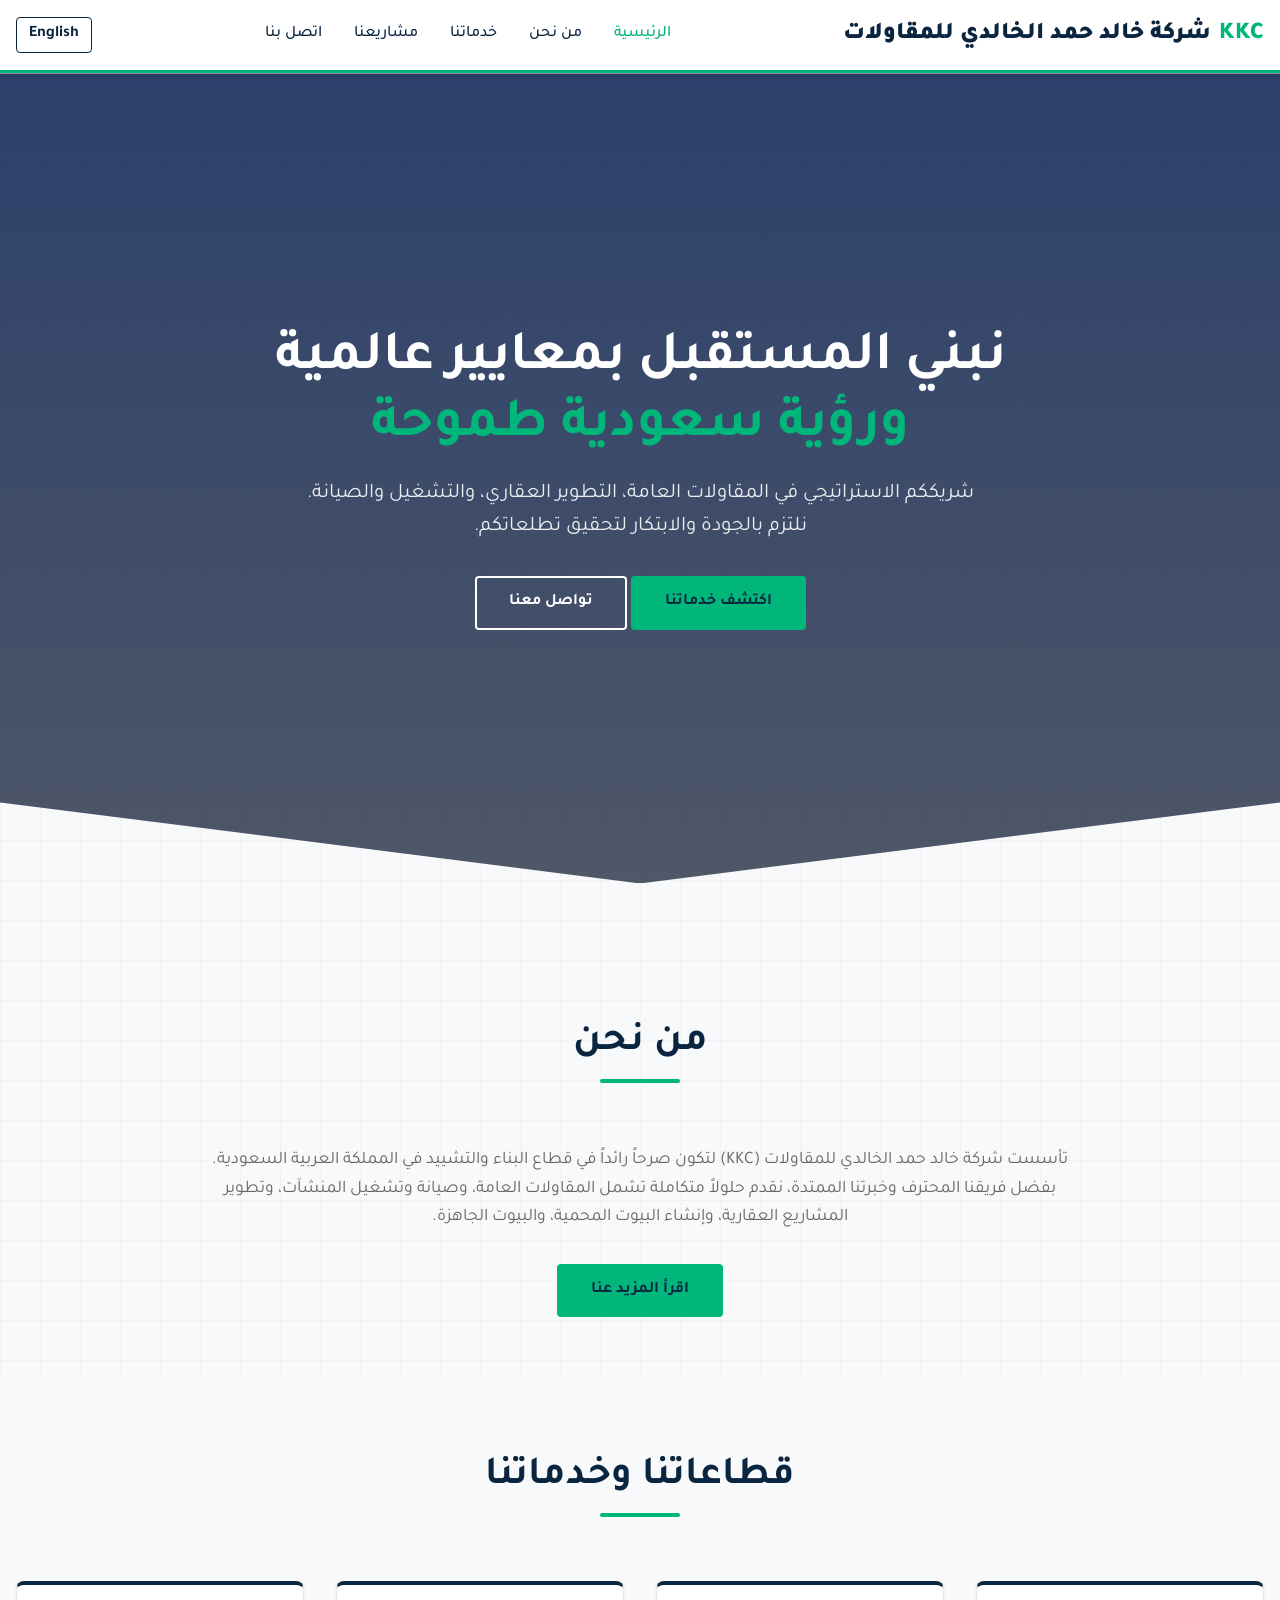
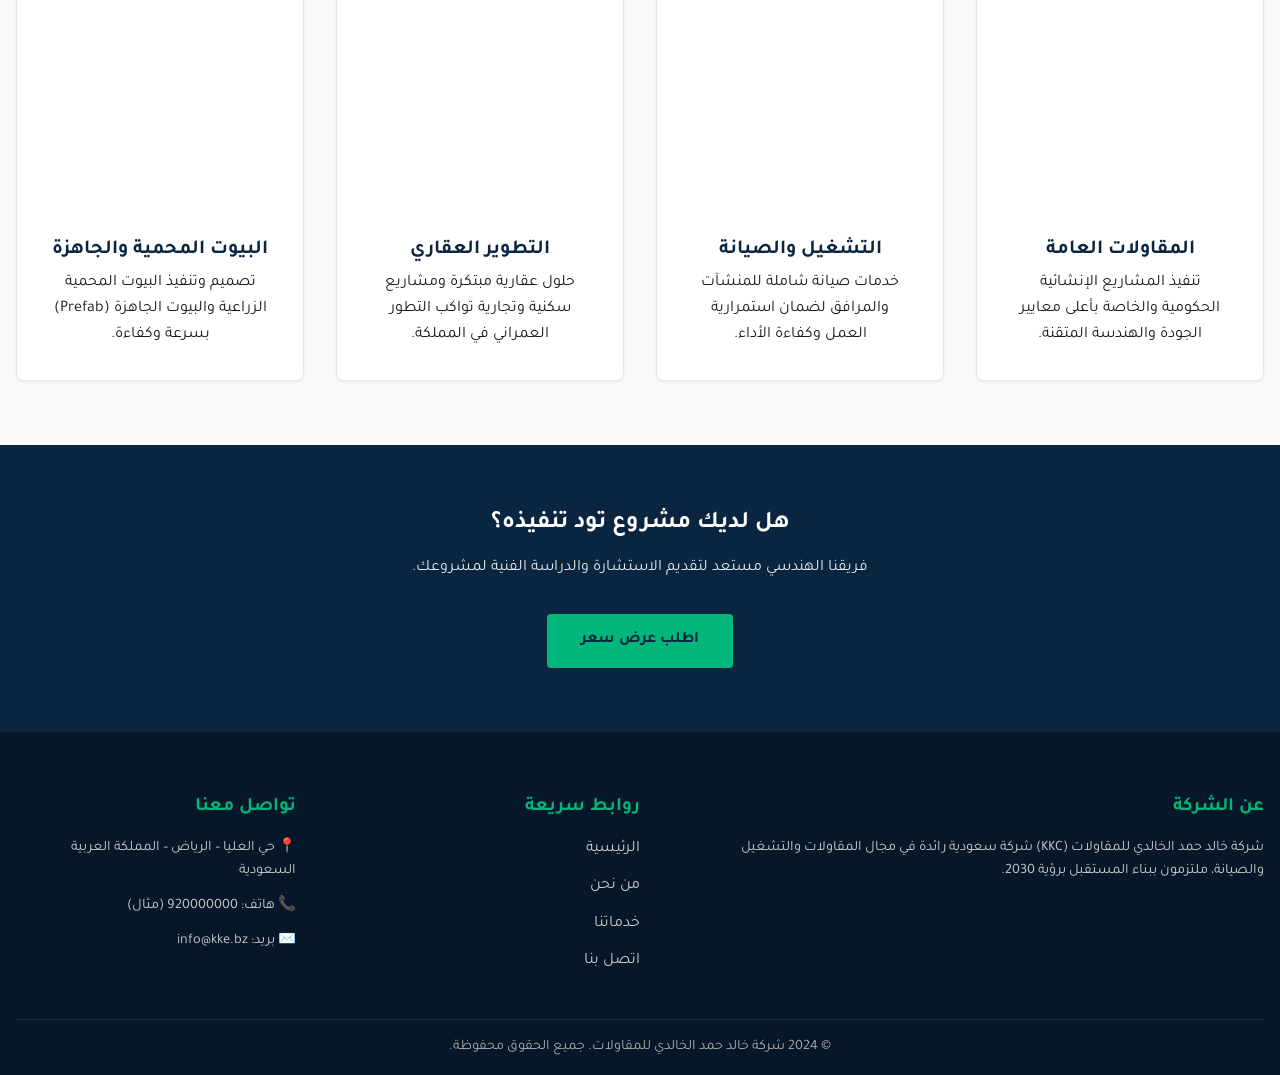
==== index.html @ c838b14c "Final content update for deployment" ====
<!DOCTYPE html>
<html lang="ar" dir="rtl">

<head>
    <meta charset="UTF-8">
    <meta name="viewport" content="width=device-width, initial-scale=1.0">
    <title>شركة خالد حمد الخالدي للمقاولات | KKC</title>
    <meta name="description"
        content="شركة خالد حمد الخالدي للمقاولات (KKC) - ريادة في المقاولات العامة، التشغيل والصيانة، والتطوير العقاري في المملكة العربية السعودية.">
    <meta name="keywords" content="مقاولات, تشغيل وصيانة, تطوير عقاري, بيوت جاهزة, بيوت محمية, السعودية, الرياض">

    <!-- Fonts -->
    <link rel="preconnect" href="https://fonts.googleapis.com">
    <link rel="preconnect" href="https://fonts.gstatic.com" crossorigin>
    <link href="https://fonts.googleapis.com/css2?family=Tajawal:wght@400;500;700;900&display=swap" rel="stylesheet">

    <!-- CSS -->
    <link rel="stylesheet" href="css/variables.css">
    <link rel="stylesheet" href="css/style.css">
    <link rel="stylesheet" href="css/responsive.css">
</head>

<body>

    <!-- Header -->
    <header>
        <div class="container">
            <div class="logo">
                <span style="color:var(--color-secondary)">KKC</span> شركة خالد حمد الخالدي للمقاولات
            </div>
            <nav>
                <div class="menu-toggle" id="mobile-menu">
                    &#9776;
                </div>
                <ul class="nav-links" id="navLinks">
                    <li><a href="index.html" class="active">الرئيسية</a></li>
                    <li><a href="about.html">من نحن</a></li>
                    <li><a href="services.html">خدماتنا</a></li>
                    <li><a href="projects.html">مشاريعنا</a></li>
                    <li><a href="contact.html">اتصل بنا</a></li>
                </ul>
            </nav>
            <a href="index-en.html" class="lang-switch">English</a>
        </div>
    </header>

    <!-- Hero Section -->
    <section class="hero">
        <div class="container hero-content">
            <h1>نبني المستقبل بمعايير عالمية<br><span style="color:var(--color-secondary)">ورؤية سعودية طموحة</span>
            </h1>
            <p>شريككم الاستراتيجي في المقاولات العامة، التطوير العقاري، والتشغيل والصيانة. نلتزم بالجودة والابتكار
                لتحقيق تطلعاتكم.</p>
            <div>
                <a href="services.html" class="btn btn-primary">اكتشف خدماتنا</a>
                <a href="contact.html" class="btn btn-secondary">تواصل معنا</a>
            </div>
        </div>
    </section>

    <!-- About Summary -->
    <section style="padding: var(--spacing-xl) 0;">
        <div class="container">
            <div class="section-title">من نحن</div>
            <div style="text-align: center; max-width: 900px; margin: 0 auto;">
                <p style="font-size: 1.1rem; color: var(--color-text-light); margin-bottom: var(--spacing-lg);">
                    تأسست شركة خالد حمد الخالدي للمقاولات (KKC) لتكون صرحاً رائداً في قطاع البناء والتشييد في المملكة
                    العربية السعودية. بفضل فريقنا المحترف وخبرتنا الممتدة، نقدم حلولاً متكاملة تشمل المقاولات العامة،
                    وصيانة وتشغيل المنشآت، وتطوير المشاريع العقارية، وإنشاء البيوت المحمية، والبيوت الجاهزة.
                </p>
                <a href="about.html" class="btn btn-primary">اقرأ المزيد عنا</a>
            </div>
        </div>
    </section>

    <!-- Services Section -->
    <section style="background-color: var(--color-bg-light); padding: var(--spacing-xl) 0;">
        <div class="container">
            <div class="section-title">قطاعاتنا وخدماتنا</div>
            <div class="services-grid">
                <!-- Service 1 -->
                <div class="service-card">
                    <div class="service-card-img"
                        style="background-image: url('assets/images/service_contracting_1766087006838.png');"></div>
                    <div class="service-card-content">
                        <h3>المقاولات العامة</h3>
                        <p>تنفيذ المشاريع الإنشائية الحكومية والخاصة بأعلى معايير الجودة والهندسة المتقنة.</p>
                    </div>
                </div>
                <!-- Service 2 -->
                <div class="service-card">
                    <div class="service-card-img"
                        style="background-image: url('assets/images/service_maintenance_1766087027385.png');"></div>
                    <div class="service-card-content">
                        <h3>التشغيل والصيانة</h3>
                        <p>خدمات صيانة شاملة للمنشآت والمرافق لضمان استمرارية العمل وكفاءة الأداء.</p>
                    </div>
                </div>
                <!-- Service 3 -->
                <div class="service-card">
                    <div class="service-card-img"
                        style="background-image: url('assets/images/service_realestate_1766087046742.png');"></div>
                    <div class="service-card-content">
                        <h3>التطوير العقاري</h3>
                        <p>حلول عقارية مبتكرة ومشاريع سكنية وتجارية تواكب التطور العمراني في المملكة.</p>
                    </div>
                </div>
                <!-- Service 4 -->
                <div class="service-card">
                    <div class="service-card-img"
                        style="background-image: url('assets/images/service_greenhouse_1766087085605.png');"></div>
                    <div class="service-card-content">
                        <h3>البيوت المحمية والجاهزة</h3>
                        <p>تصميم وتنفيذ البيوت المحمية الزراعية والبيوت الجاهزة (Prefab) بسرعة وكفاءة.</p>
                    </div>
                </div>
            </div>
        </div>
    </section>

    <!-- CTA Section -->
    <section
        style="background-color: var(--color-primary); color: var(--color-white); padding: var(--spacing-xl) 0; text-align: center;">
        <div class="container">
            <h2 style="color: var(--color-white); margin-bottom: var(--spacing-md);">هل لديك مشروع تود تنفيذه؟</h2>
            <p style="margin-bottom: var(--spacing-lg); opacity: 0.9;">فريقنا الهندسي مستعد لتقديم الاستشارة والدراسة
                الفنية لمشروعك.</p>
            <a href="contact.html" class="btn btn-primary">اطلب عرض سعر</a>
        </div>
    </section>

    <!-- Footer -->
    <footer>
        <div class="container">
            <div class="footer-content">
                <div class="footer-column">
                    <h3>عن الشركة</h3>
                    <p style="color: #ccc; font-size: 0.9rem;">
                        شركة خالد حمد الخالدي للمقاولات (KKC) شركة سعودية رائدة في مجال المقاولات والتشغيل والصيانة،
                        ملتزمون ببناء المستقبل برؤية 2030.
                    </p>
                </div>
                <div class="footer-column">
                    <h3>روابط سريعة</h3>
                    <ul>
                        <li><a href="index.html">الرئيسية</a></li>
                        <li><a href="about.html">من نحن</a></li>
                        <li><a href="services.html">خدماتنا</a></li>
                        <li><a href="contact.html">اتصل بنا</a></li>
                    </ul>
                </div>
                <div class="footer-column">
                    <h3>تواصل معنا</h3>
                    <ul style="color: #ccc; font-size: 0.9rem;">
                        <li>📍 حي العليا – الرياض – المملكة العربية السعودية</li>
                        <li>📞 هاتف: 920000000 (مثال)</li>
                        <li>✉️ بريد: info@kke.bz</li>
                    </ul>
                </div>
            </div>
            <div class="copyright">
                &copy; 2024 شركة خالد حمد الخالدي للمقاولات. جميع الحقوق محفوظة.
            </div>
        </div>
    </footer>

    <script src="js/main.js"></script>
</body>

</html>
---- css/variables.css ----
:root {
  /* Brand Colors - مستوحاة من YC */
  --color-primary: #0A2540;
  /* أزرق داكن ملكي */
  --color-primary-dark: #051729;
  /* أزرق أغمق */
  --color-secondary: #00B67A;
  /* أخضر حيوي */
  --color-secondary-light: #00D68F;
  /* أخضر فاتح */
  --color-accent: #FFB800;
  /* ذهبي للتمييز */

  --color-text-main: #1A1A1A;
  --color-text-light: #666666;
  --color-text-lighter: #999999;
  --color-bg-light: #F8F9FA;
  --color-bg-lighter: #FFFFFF;
  --color-white: #FFFFFF;
  --color-border: #E5E7EB;
  --color-overlay: rgba(10, 37, 64, 0.85);

  /* Typography */
  --font-ar: 'Tajawal', sans-serif;
  --font-en: 'Inter', sans-serif;

  /* Spacing */
  --container-width: 1280px;
  --header-height: 80px;
  --spacing-xs: 4px;
  --spacing-sm: 8px;
  --spacing-md: 16px;
  --spacing-lg: 32px;
  --spacing-xl: 64px;
  --spacing-2xl: 96px;

  /* Shadows & Effects */
  --shadow-sm: 0 1px 3px rgba(0, 0, 0, 0.08);
  --shadow-md: 0 4px 12px rgba(0, 0, 0, 0.1);
  --shadow-lg: 0 10px 40px rgba(0, 0, 0, 0.15);
  --shadow-xl: 0 20px 60px rgba(0, 0, 0, 0.2);

  /* Transitions */
  --transition-fast: 0.2s ease;
  --transition-normal: 0.3s ease;
  --transition-slow: 0.5s ease;

  /* Border Radius */
  --radius-sm: 4px;
  --radius-md: 8px;
  --radius-lg: 12px;
  --radius-xl: 16px;
  --radius-full: 50%;
}
---- css/style.css ----
/* Resets & Globals */
* {
    margin: 0;
    padding: 0;
    box-sizing: border-box;
}

/* Engineering Grid Background */
body {
    background-color: #f8f9fa;
    background-image: linear-gradient(rgba(21, 44, 91, 0.03) 1px, transparent 1px), linear-gradient(90deg, rgba(21, 44, 91, 0.03) 1px, transparent 1px);
    background-size: 40px 40px;
    font-family: var(--font-ar);
    color: var(--color-text-main);
    line-height: 1.6;
    overflow-x: hidden;
}

/* Container */
.container {
    max-width: var(--container-width);
    margin: 0 auto;
    padding: 0 var(--spacing-md);
    position: relative;
    width: 100%;
}

/* Typography & Titles */
h1,
h2,
h3,
h4,
h5,
h6 {
    font-weight: 700;
    line-height: 1.3;
}

.section-title {
    text-align: center;
    font-size: 2.5rem;
    font-weight: 700;
    color: var(--color-primary);
    margin-bottom: var(--spacing-xl);
    position: relative;
    padding-bottom: var(--spacing-sm);
}

.section-title::after {
    content: '';
    position: absolute;
    bottom: 0;
    left: 50%;
    transform: translateX(-50%);
    width: 80px;
    height: 4px;
    background: var(--color-secondary);
    border-radius: 2px;
}

/* Header */
header {
    background-color: rgba(255, 255, 255, 0.95);
    backdrop-filter: blur(10px);
    box-shadow: 0 4px 6px -1px rgba(0, 0, 0, 0.1);
    position: sticky;
    top: 0;
    z-index: 1000;
    padding: var(--spacing-md) 0;
    border-bottom: 3px solid var(--color-secondary);
}

header .container {
    display: flex;
    justify-content: space-between;
    align-items: center;
}

.logo {
    font-size: 1.5rem;
    font-weight: 900;
    color: var(--color-primary);
    display: flex;
    align-items: center;
    gap: 8px;
}

.menu-toggle {
    display: none;
    font-size: 1.8rem;
    cursor: pointer;
}

.nav-links {
    display: flex;
    gap: var(--spacing-lg);
    list-style: none;
}

.nav-links a {
    text-decoration: none;
    color: var(--color-primary);
    font-weight: 500;
    transition: var(--transition-fast);
    position: relative;
}

.nav-links a.active,
.nav-links a:hover {
    color: var(--color-secondary);
}

.lang-switch {
    font-weight: 700;
    color: var(--color-primary);
    text-decoration: none;
    padding: 4px 12px;
    border: 1px solid var(--color-primary);
    border-radius: 4px;
    transition: var(--transition-fast);
}

.lang-switch:hover {
    background-color: var(--color-primary);
    color: var(--color-white);
}

/* Buttons */
.btn {
    display: inline-block;
    padding: 12px 32px;
    border-radius: 4px;
    font-weight: 700;
    text-decoration: none;
    transition: all 0.3s ease;
    cursor: pointer;
    text-align: center;
}

.btn-primary {
    background-color: var(--color-secondary);
    color: var(--color-primary);
    border: 2px solid var(--color-secondary);
}

.btn-primary:hover {
    background-color: transparent;
    color: var(--color-secondary);
}

.btn-secondary {
    background-color: transparent;
    border: 2px solid var(--color-white);
    color: var(--color-white);
}

.btn-secondary:hover {
    background-color: var(--color-white);
    color: var(--color-primary);
}

/* Hero Section */
.hero {
    position: relative;
    height: 90vh;
    /* Taller hero */
    background: linear-gradient(rgba(21, 44, 91, 0.9), rgba(7, 18, 42, 0.7)), url('../assets/images/hero_background_1766086944479.png') no-repeat center center/cover;
    color: var(--color-white);
    display: flex;
    align-items: center;
    clip-path: polygon(0 0, 100% 0, 100% 90%, 50% 100%, 0 90%);
    margin-bottom: var(--spacing-xl);
    text-align: center;
}

.hero-content {
    max-width: 900px;
    margin: 0 auto;
    animation: fadeInUp 1s ease-out;
}

.hero h1 {
    font-size: 3.5rem;
    margin-bottom: var(--spacing-md);
    line-height: 1.2;
}

.hero p {
    font-size: 1.3rem;
    margin-bottom: var(--spacing-lg);
    opacity: 0.9;
    max-width: 700px;
    margin-left: auto;
    margin-right: auto;
}

/* Services Grid */
.services-grid {
    display: grid;
    grid-template-columns: repeat(auto-fit, minmax(280px, 1fr));
    gap: var(--spacing-lg);
}

/* Technical Service Cards */
.service-card {
    background: var(--color-white);
    border: 1px solid var(--color-border);
    border-top: 4px solid var(--color-primary);
    border-radius: 8px;
    box-shadow: var(--shadow-sm);
    transition: all 0.4s cubic-bezier(0.175, 0.885, 0.32, 1.275);
    position: relative;
    overflow: hidden;
    display: flex;
    flex-direction: column;
}

.service-card:hover {
    transform: translateY(-10px);
    box-shadow: var(--shadow-md);
    border-top-color: var(--color-secondary);
}

.service-card-img {
    height: 220px;
    background-size: cover;
    background-position: center;
    transition: transform 0.6s ease;
}

.service-card:hover .service-card-img {
    transform: scale(1.1);
}

.service-card-content {
    padding: var(--spacing-lg);
    text-align: center;
    flex-grow: 1;
    z-index: 1;
    background: var(--color-white);
}

.service-card h3 {
    color: var(--color-primary);
    margin-bottom: var(--spacing-sm);
    font-size: 1.25rem;
}

/* Page Headers (for subpages) */
.page-header {
    background-color: var(--color-primary);
    color: var(--color-white);
    padding: var(--spacing-xl) 0;
    text-align: center;
    margin-bottom: var(--spacing-lg);
    background-image: linear-gradient(rgba(21, 44, 91, 0.9), rgba(21, 44, 91, 0.8)), url('../assets/images/hero-bg.jpg');
    /* Verify if this image exists, otherwise Fallback */
    background-size: cover;
    background-position: center;
}

.page-header h1 {
    font-size: 3rem;
    margin-bottom: var(--spacing-sm);
}

/* Values Grid */
.values-grid {
    display: grid;
    grid-template-columns: repeat(auto-fit, minmax(280px, 1fr));
    gap: var(--spacing-lg);
    margin-top: var(--spacing-lg);
}

.value-card {
    background: var(--color-white);
    padding: var(--spacing-lg);
    border-radius: 8px;
    text-align: center;
    border: 1px solid var(--color-border);
    transition: transform 0.3s ease, box-shadow 0.3s ease;
}

.value-card:hover {
    transform: translateY(-5px);
    box-shadow: var(--shadow-md);
    border-color: var(--color-secondary);
}

.value-card h3 {
    color: var(--color-primary);
    margin-bottom: var(--spacing-sm);
    font-size: 1.4rem;
}

/* Service Detail Pages */
.service-detail {
    display: flex;
    align-items: center;
    gap: var(--spacing-xl);
    margin-bottom: var(--spacing-xl);
    padding-bottom: var(--spacing-lg);
    border-bottom: 1px solid var(--color-border);
}

.service-detail:last-child {
    border-bottom: none;
}

.service-detail:nth-child(even) {
    flex-direction: row-reverse;
}

.service-text {
    flex: 1;
}

.service-text h2 {
    color: var(--color-primary);
    margin-bottom: var(--spacing-md);
    font-size: 2rem;
}

.service-text ul {
    margin-top: 15px;
    list-style: disc;
    margin-right: 20px;
    color: var(--color-text-light);
}

.service-image-placeholder {
    flex: 1;
    height: 300px;
    background: linear-gradient(135deg, #f5f7fa 0%, #c3cfe2 100%);
    border-radius: 8px;
    display: flex;
    align-items: center;
    justify-content: center;
    color: #888;
    font-size: 1.2rem;
    box-shadow: var(--shadow-sm);
}

/* Projects Grid */
.projects-grid {
    display: grid;
    grid-template-columns: repeat(auto-fill, minmax(300px, 1fr));
    gap: var(--spacing-lg);
    margin-top: var(--spacing-lg);
}

.project-card {
    background: var(--color-white);
    border-radius: 8px;
    overflow: hidden;
    box-shadow: var(--shadow-sm);
    transition: all 0.4s ease;
    border: 1px solid var(--color-border);
}

.project-card:hover {
    transform: translateY(-8px);
    box-shadow: var(--shadow-md);
    border-color: var(--color-secondary);
}

.project-img {
    height: 200px;
    background: linear-gradient(135deg, #667eea 0%, #764ba2 100%);
    display: flex;
    align-items: center;
    justify-content: center;
    color: var(--color-white);
    font-weight: 500;
    position: relative;
    overflow: hidden;
}

.project-img::before {
    content: '';
    position: absolute;
    top: 0;
    left: 0;
    right: 0;
    bottom: 0;
    background: rgba(0, 0, 0, 0.2);
}

.project-info {
    padding: var(--spacing-md);
}

.project-meta {
    font-size: 0.85rem;
    color: var(--color-secondary);
    font-weight: bold;
    text-transform: uppercase;
    margin-bottom: 5px;
}

.project-title {
    font-size: 1.2rem;
    margin-bottom: 10px;
    color: var(--color-primary);
}

.project-desc {
    font-size: 0.9rem;
    color: var(--color-text-light);
    line-height: 1.6;
}

/* Filter Buttons */
.filter-buttons {
    text-align: center;
    margin-bottom: var(--spacing-lg);
    display: flex;
    flex-wrap: wrap;
    justify-content: center;
    gap: 10px;
}

.filter-btn {
    padding: 10px 24px;
    border-radius: 25px;
    font-size: 0.9rem;
    transition: all 0.3s ease;
}

.filter-btn.btn-secondary {
    background: transparent;
    border: 2px solid var(--color-border);
    color: var(--color-text-main);
}

.filter-btn.btn-secondary:hover {
    border-color: var(--color-secondary);
    color: var(--color-secondary);
}

.filter-btn.active {
    background-color: var(--color-primary);
    color: var(--color-white);
    border-color: var(--color-primary);
}

/* Contact Page */
.contact-container {
    display: grid;
    grid-template-columns: 1fr 1fr;
    gap: var(--spacing-xl);
    margin-top: var(--spacing-xl);
}

.contact-info-card {
    background: var(--color-bg-light);
    padding: var(--spacing-lg);
    border-radius: 8px;
    height: 100%;
    border: 1px solid var(--color-border);
}

.info-item {
    display: flex;
    align-items: flex-start;
    margin-bottom: var(--spacing-md);
    padding: var(--spacing-sm);
    border-radius: 4px;
    transition: background 0.3s ease;
}

.info-item:hover {
    background: rgba(212, 175, 55, 0.1);
}

.info-icon {
    color: var(--color-secondary);
    font-size: 1.5rem;
    margin-left: 15px;
    margin-top: 5px;
}

.info-item h4 {
    color: var(--color-primary);
    margin-bottom: 5px;
    font-size: 1.1rem;
}

.info-item p {
    color: var(--color-text-light);
    line-height: 1.6;
}

/* Form Styles */
.form-group {
    margin-bottom: var(--spacing-md);
}

.form-group label {
    display: block;
    margin-bottom: 8px;
    color: var(--color-primary);
    font-weight: 500;
}

.form-control {
    width: 100%;
    padding: 12px 16px;
    border: 2px solid var(--color-border);
    border-radius: 6px;
    font-family: var(--font-ar);
    font-size: 1rem;
    transition: all 0.3s ease;
    background: var(--color-white);
}

.form-control:focus {
    outline: none;
    border-color: var(--color-secondary);
    box-shadow: 0 0 0 3px rgba(212, 175, 55, 0.1);
}

textarea.form-control {
    height: 150px;
    resize: vertical;
    min-height: 100px;
}

select.form-control {
    cursor: pointer;
}

/* WhatsApp Floating Button */
.whatsapp-float {
    position: fixed;
    bottom: 30px;
    left: 30px;
    width: 60px;
    height: 60px;
    background: linear-gradient(135deg, #25D366 0%, #128C7E 100%);
    color: var(--color-white);
    border-radius: 50%;
    display: flex;
    align-items: center;
    justify-content: center;
    font-size: 2rem;
    box-shadow: 0 4px 20px rgba(37, 211, 102, 0.4);
    z-index: 1000;
    transition: all 0.3s ease;
    text-decoration: none;
    animation: pulse 2s infinite;
}

.whatsapp-float:hover {
    transform: scale(1.1);
    box-shadow: 0 6px 30px rgba(37, 211, 102, 0.6);
}

.whatsapp-float::before {
    content: '💬';
    font-size: 1.8rem;
}

/* Back to Top Button */
.back-to-top {
    position: fixed;
    bottom: 100px;
    left: 30px;
    width: 50px;
    height: 50px;
    background: var(--color-primary);
    color: var(--color-white);
    border: none;
    border-radius: 50%;
    display: flex;
    align-items: center;
    justify-content: center;
    font-size: 1.5rem;
    cursor: pointer;
    box-shadow: 0 4px 15px rgba(21, 44, 91, 0.3);
    z-index: 999;
    opacity: 0;
    visibility: hidden;
    transition: all 0.3s ease;
}

.back-to-top.show {
    opacity: 1;
    visibility: visible;
}

.back-to-top:hover {
    background: var(--color-secondary);
    transform: translateY(-5px);
    box-shadow: 0 6px 20px rgba(212, 175, 55, 0.4);
}

/* Stats Counter Section */
.stats-section {
    background: linear-gradient(135deg, var(--color-primary) 0%, var(--color-primary-dark) 100%);
    color: var(--color-white);
    padding: var(--spacing-xl) 0;
    text-align: center;
}

.stats-grid {
    display: grid;
    grid-template-columns: repeat(auto-fit, minmax(200px, 1fr));
    gap: var(--spacing-lg);
    margin-top: var(--spacing-lg);
}

.stat-item {
    padding: var(--spacing-lg);
}

.stat-number {
    font-size: 3rem;
    font-weight: 900;
    color: var(--color-secondary);
    margin-bottom: var(--spacing-sm);
    line-height: 1;
}

.stat-label {
    font-size: 1.1rem;
    opacity: 0.9;
}

/* Lazy Loading Images */
img[loading="lazy"] {
    opacity: 0;
    transition: opacity 0.3s ease;
}

img[loading="lazy"].loaded {
    opacity: 1;
}

/* Footer */
footer {
    background-color: var(--color-primary-dark);
    color: var(--color-white);
    padding: var(--spacing-xl) 0 var(--spacing-md);
}

.footer-content {
    display: grid;
    grid-template-columns: 2fr 1fr 1fr;
    gap: var(--spacing-xl);
    margin-bottom: var(--spacing-lg);
}

.footer-column h3 {
    color: var(--color-secondary);
    font-size: 1.2rem;
    margin-bottom: var(--spacing-md);
}

.footer-column ul {
    list-style: none;
}

.footer-column ul li {
    margin-bottom: 12px;
}

.footer-column ul li a {
    color: #ccc;
    text-decoration: none;
    transition: color 0.3s;
}

.footer-column ul li a:hover {
    color: var(--color-secondary);
}

.copyright {
    text-align: center;
    padding-top: var(--spacing-md);
    border-top: 1px solid rgba(255, 255, 255, 0.1);
    font-size: 0.9rem;
    color: #aaa;
}

/* Animations */
@keyframes fadeInUp {
    from {
        opacity: 0;
        transform: translateY(30px);
    }

    to {
        opacity: 1;
        transform: translateY(0);
    }
}
---- css/responsive.css ----
/* Tablet & Mobile Styles */
@media (max-width: 992px) {
    :root {
        --header-height: 70px;
        --spacing-xl: 40px;
    }

    .section-title {
        font-size: 2rem;
    }

    .nav-links {
        position: fixed;
        top: var(--header-height);
        right: -100%;
        width: 280px;
        height: calc(100vh - var(--header-height));
        background-color: var(--color-white);
        flex-direction: column;
        padding: var(--spacing-lg);
        box-shadow: -2px 0 10px rgba(0, 0, 0, 0.15);
        transition: right 0.3s ease;
        z-index: 999;
        overflow-y: auto;
    }

    .nav-links.active {
        right: 0;
    }

    .nav-links li {
        margin-bottom: var(--spacing-md);
        width: 100%;
    }

    .nav-links a {
        display: block;
        padding: 12px;
        border-radius: 4px;
        transition: background 0.3s ease;
    }

    .nav-links a:hover,
    .nav-links a.active {
        background: var(--color-bg-light);
    }

    .menu-toggle {
        display: block;
        cursor: pointer;
        font-size: 1.8rem;
        color: var(--color-primary);
        transition: color 0.3s ease;
    }

    .menu-toggle:hover {
        color: var(--color-secondary);
    }

    /* Service Details */
    .service-detail,
    .service-detail:nth-child(even) {
        flex-direction: column;
        text-align: center;
    }

    .service-image-placeholder {
        width: 100%;
        height: 250px;
    }

    /* Projects Grid */
    .projects-grid {
        grid-template-columns: repeat(auto-fill, minmax(250px, 1fr));
    }

    /* Contact Container */
    .contact-container {
        grid-template-columns: 1fr;
    }

    /* Filter Buttons */
    .filter-buttons {
        gap: 8px;
    }

    .filter-btn {
        padding: 8px 16px;
        font-size: 0.85rem;
    }
}

@media (max-width: 768px) {
    .hero {
        height: 70vh;
        clip-path: polygon(0 0, 100% 0, 100% 95%, 50% 100%, 0 95%);
    }

    .hero h1 {
        font-size: 2rem;
    }

    .hero p {
        font-size: 1rem;
    }

    .page-header h1 {
        font-size: 2rem;
    }

    .footer-content {
        grid-template-columns: 1fr;
        text-align: center;
        gap: var(--spacing-lg);
    }

    .footer-column ul {
        list-style: none;
    }

    .services-grid {
        grid-template-columns: 1fr;
    }

    .service-card-img {
        height: 180px;
    }

    .btn {
        padding: 10px 24px;
        font-size: 0.9rem;
    }

    .projects-grid {
        grid-template-columns: 1fr;
    }

    .values-grid {
        grid-template-columns: 1fr;
    }
}

@media (max-width: 480px) {
    .logo {
        font-size: 1.2rem;
    }

    .lang-switch {
        font-size: 0.85rem;
        padding: 4px 8px;
    }

    .hero h1 {
        font-size: 1.5rem;
    }

    .section-title {
        font-size: 1.5rem;
    }

    .service-text h2 {
        font-size: 1.5rem;
    }

    .container {
        padding: 0 var(--spacing-sm);
    }
}
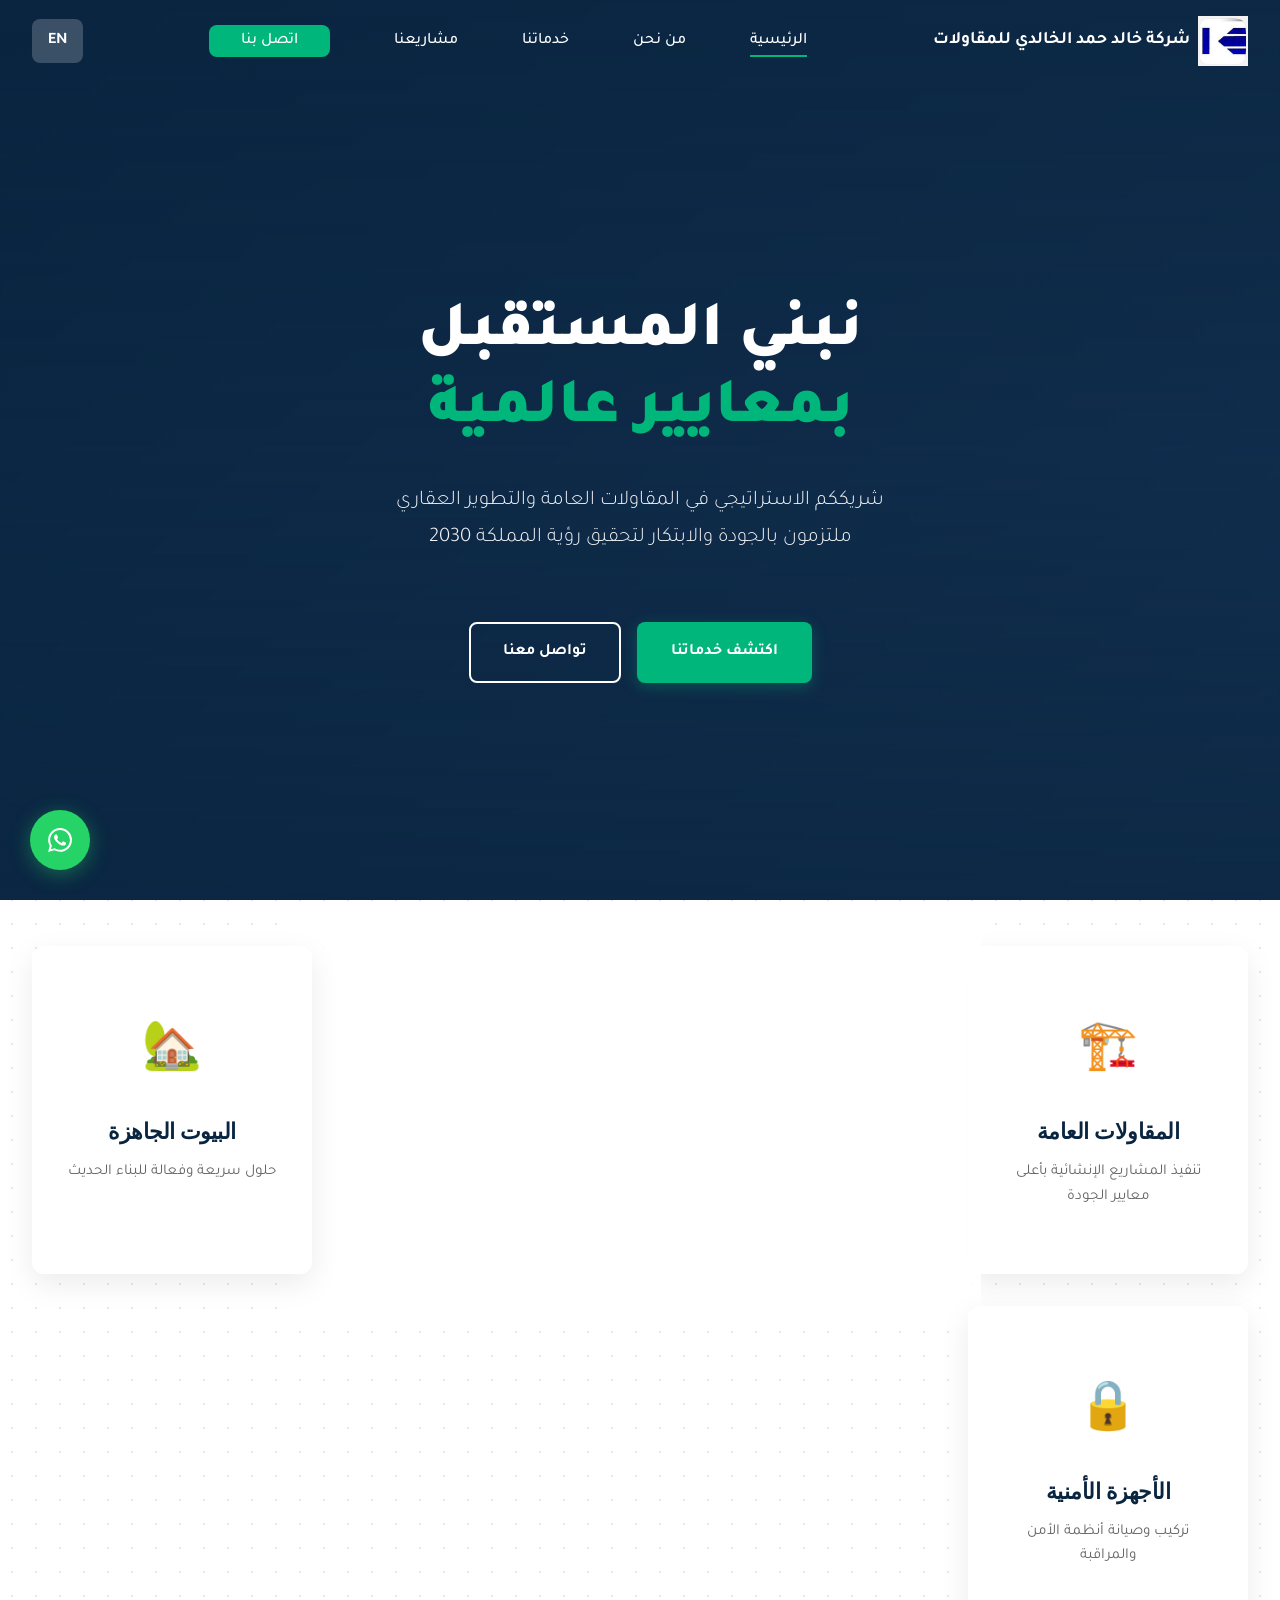
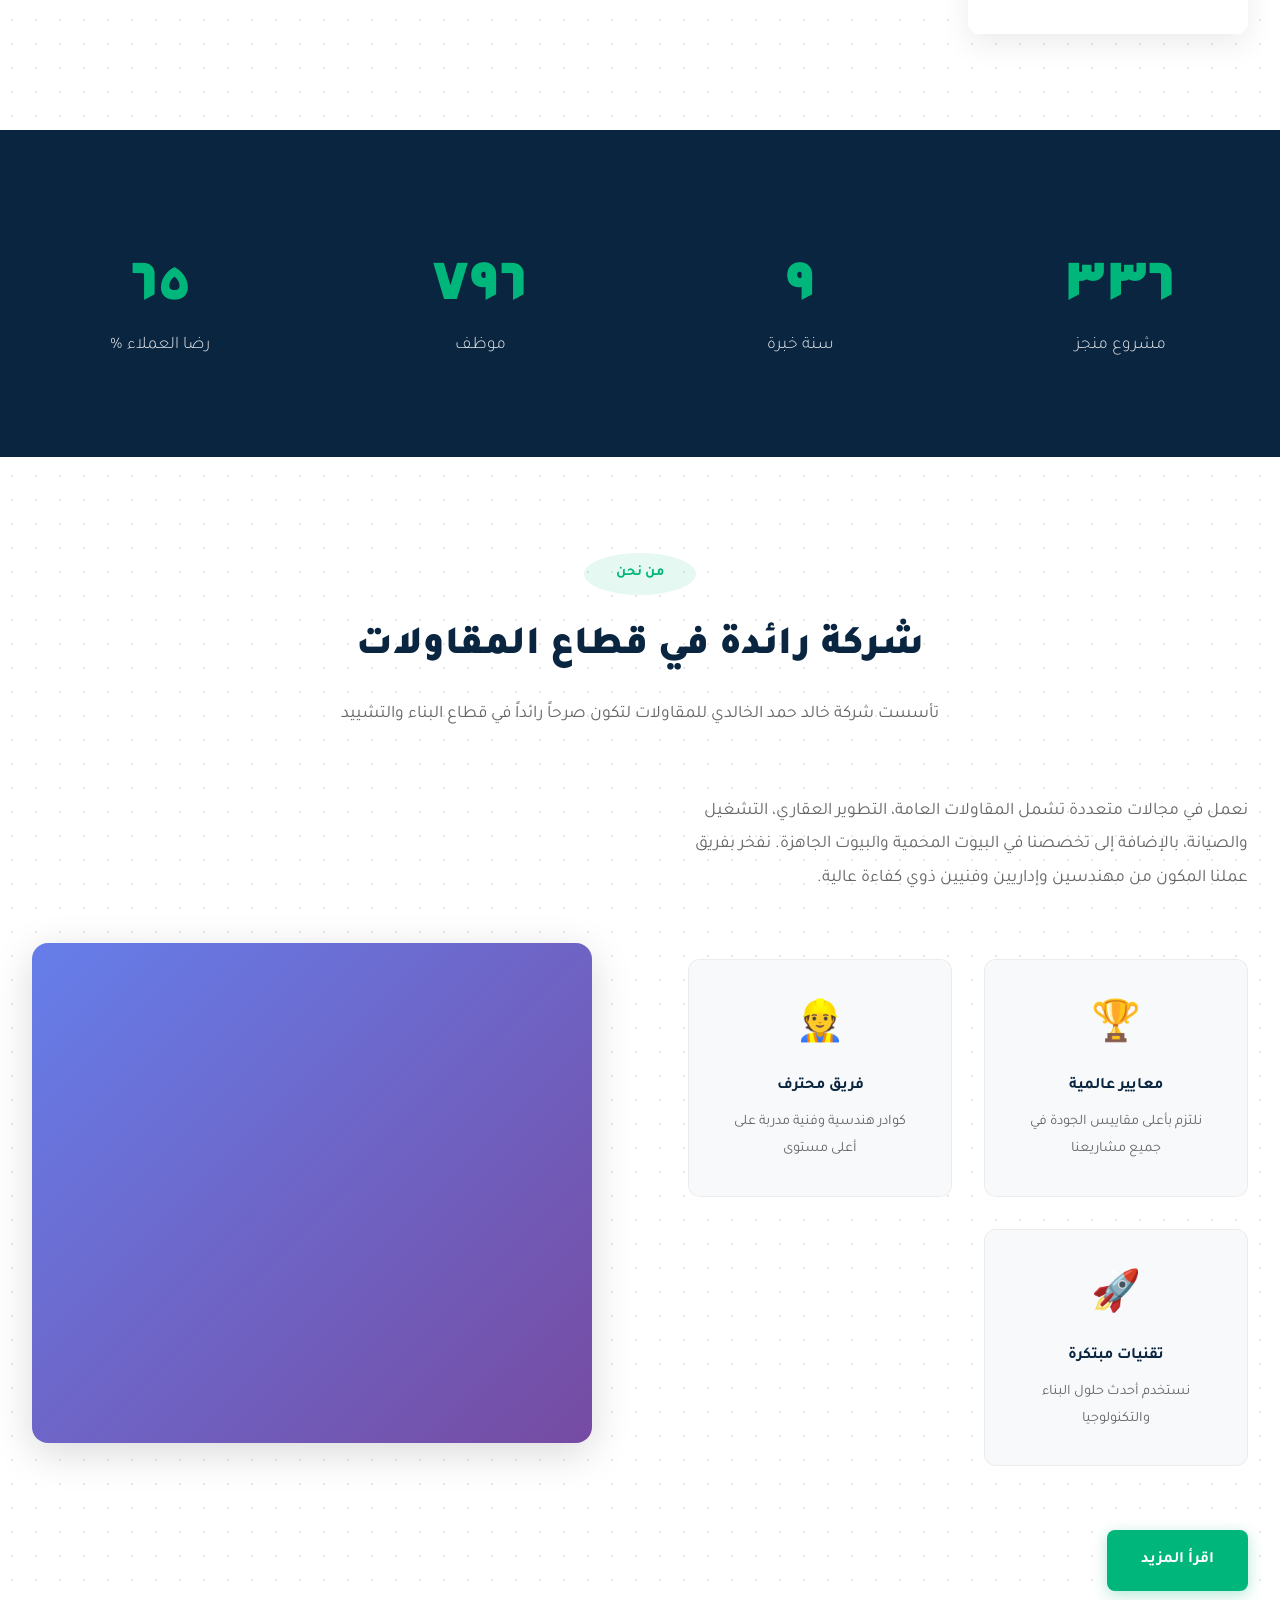
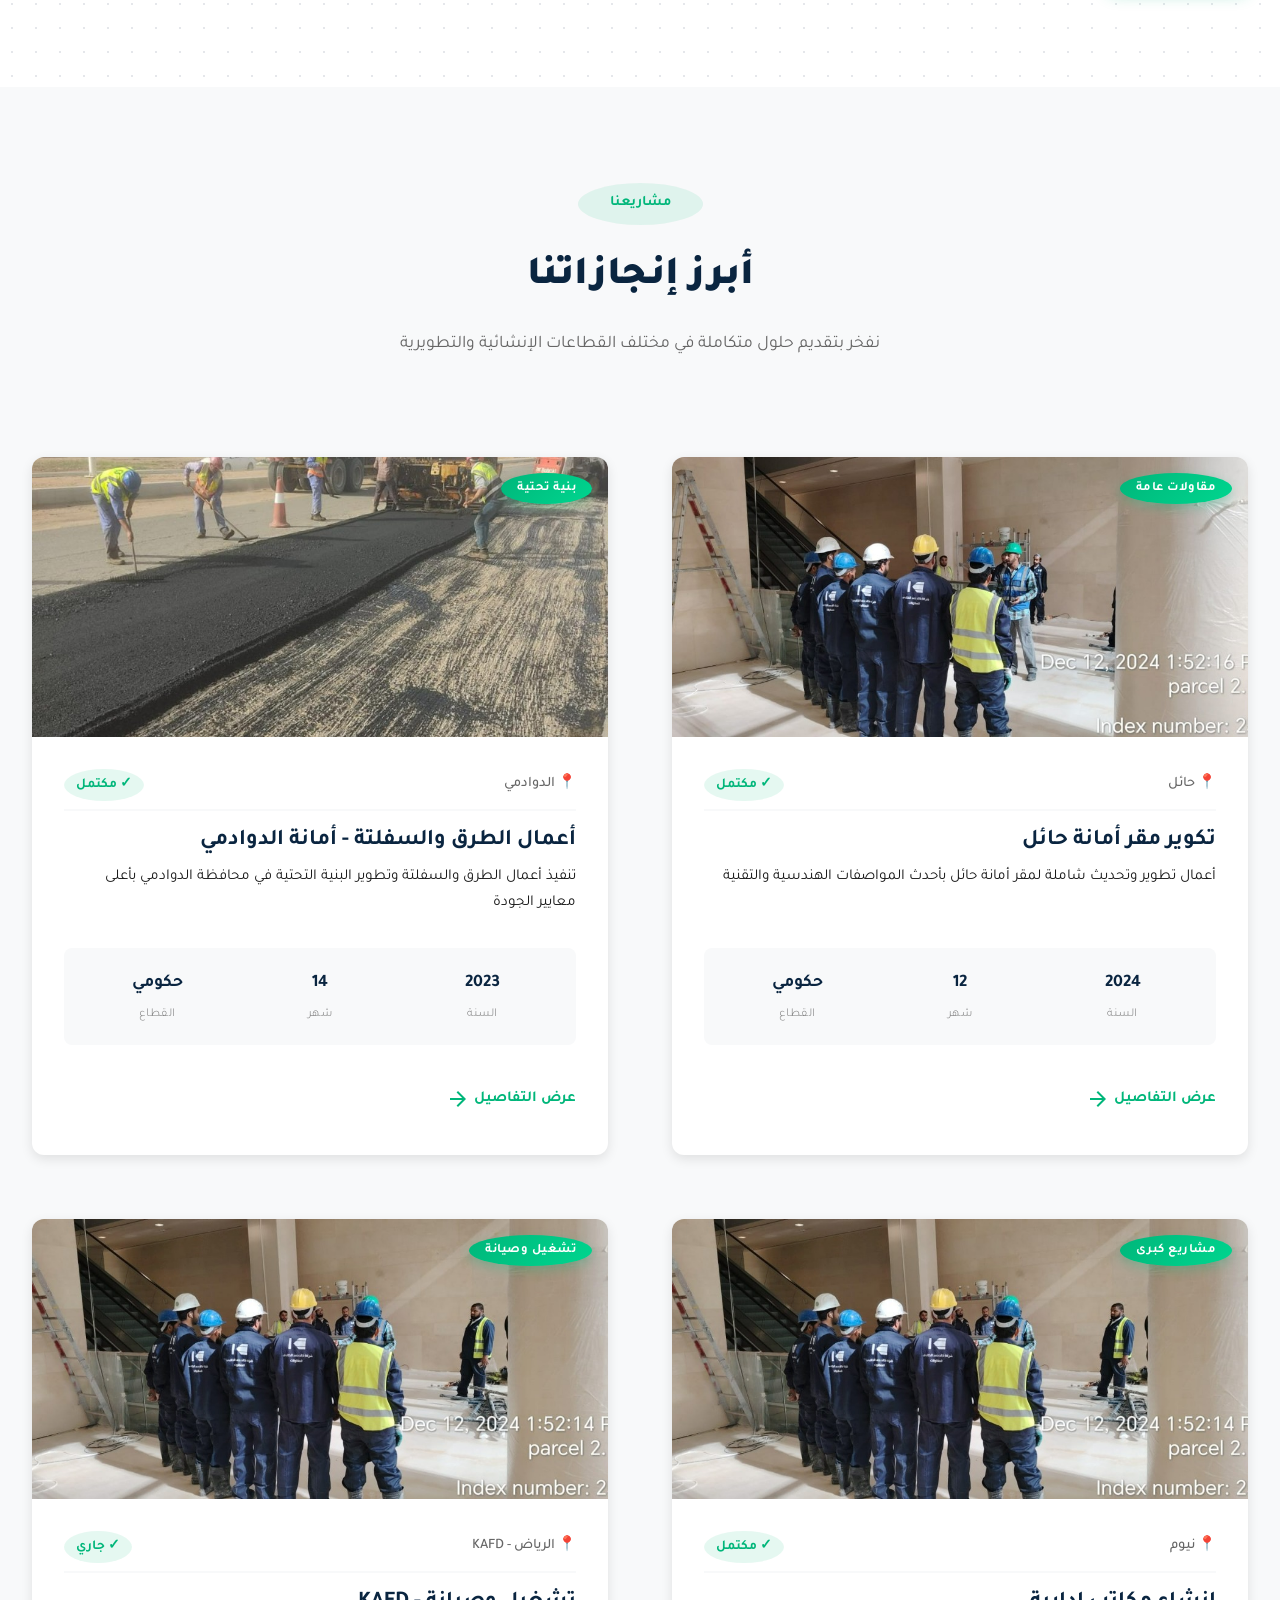
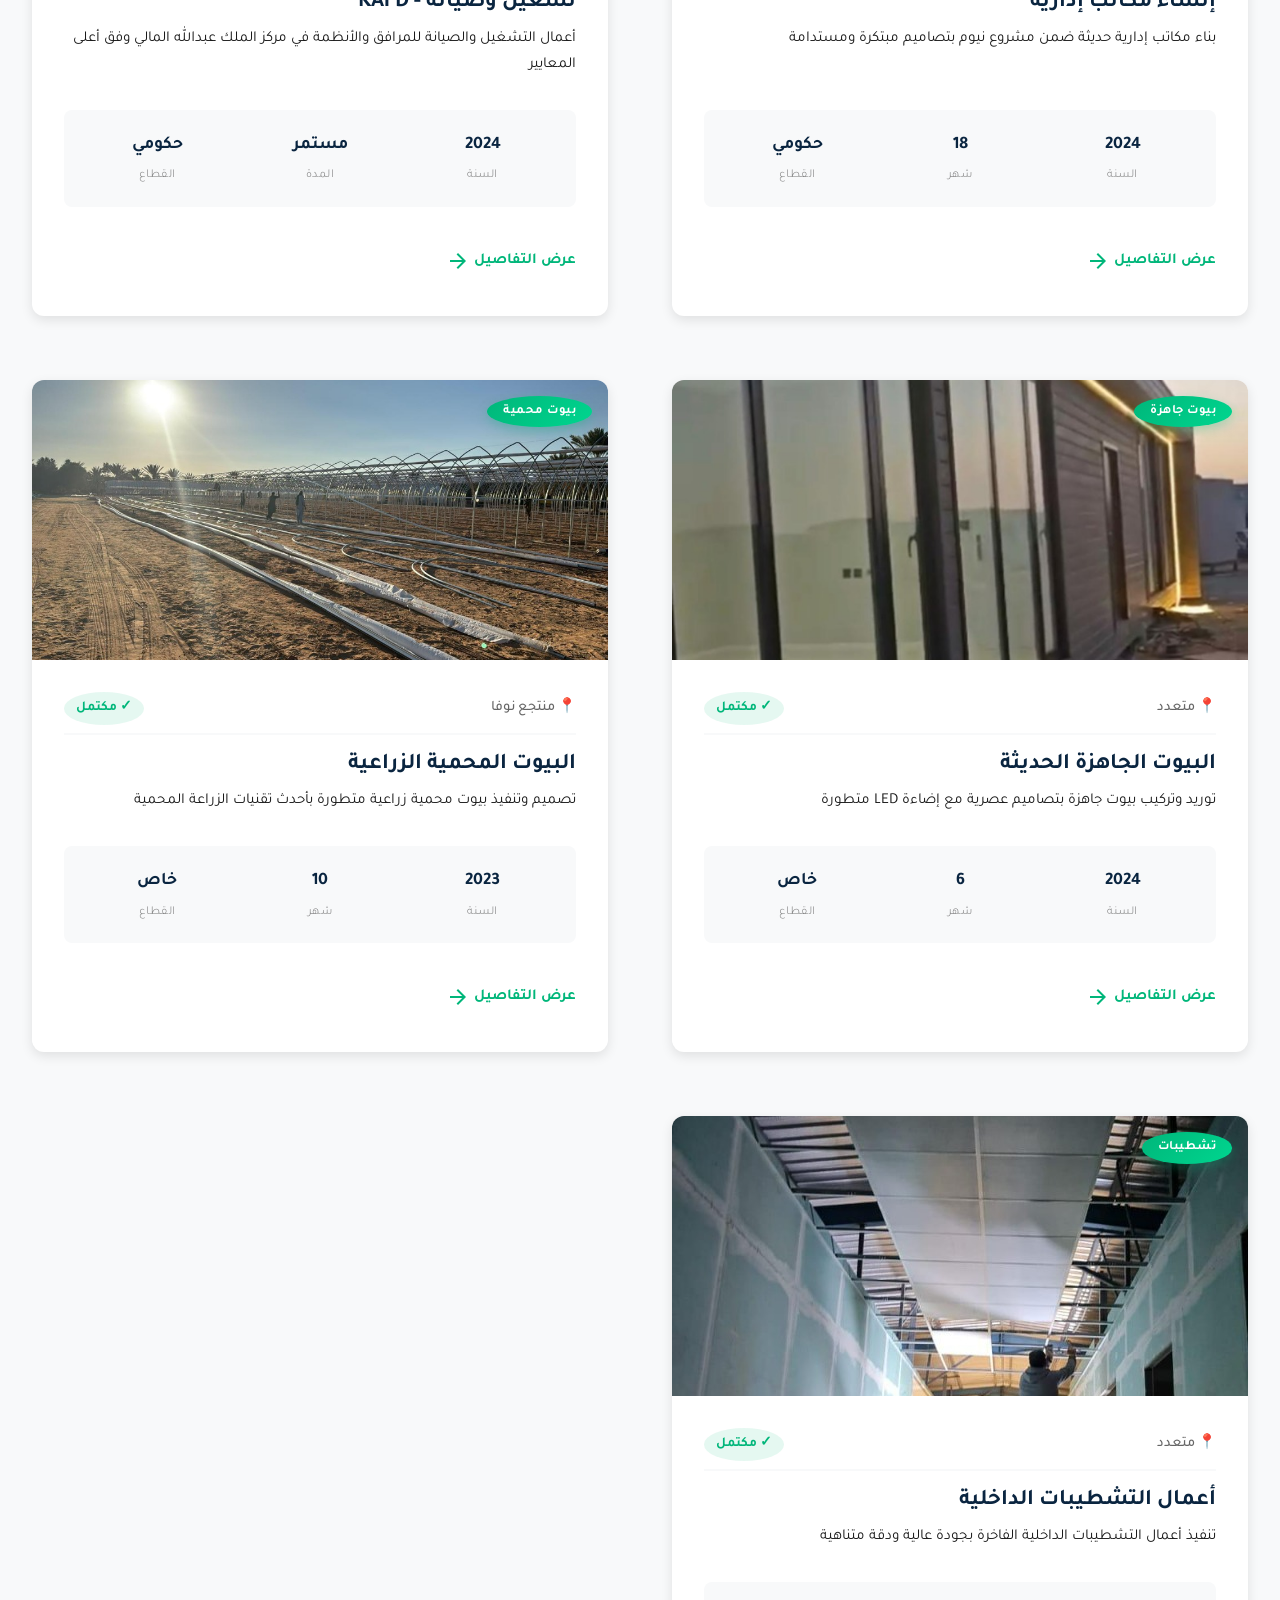
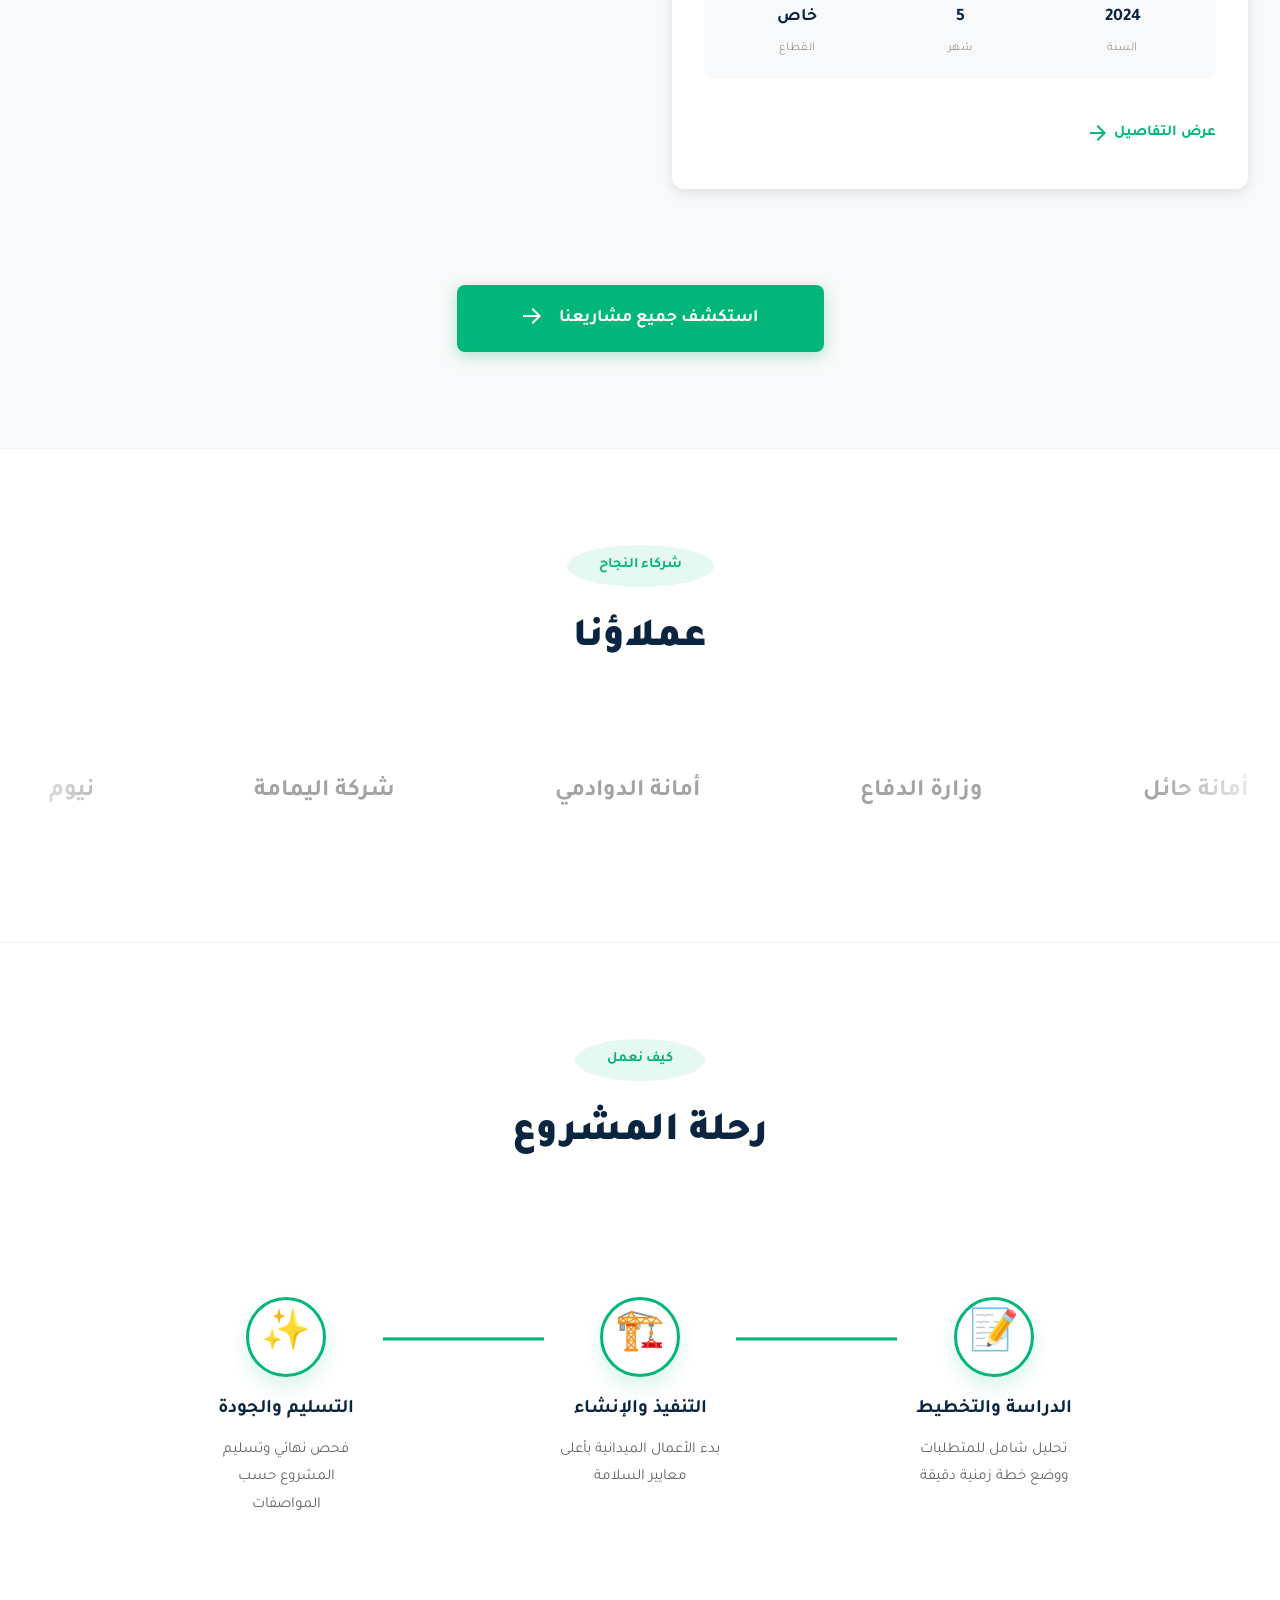
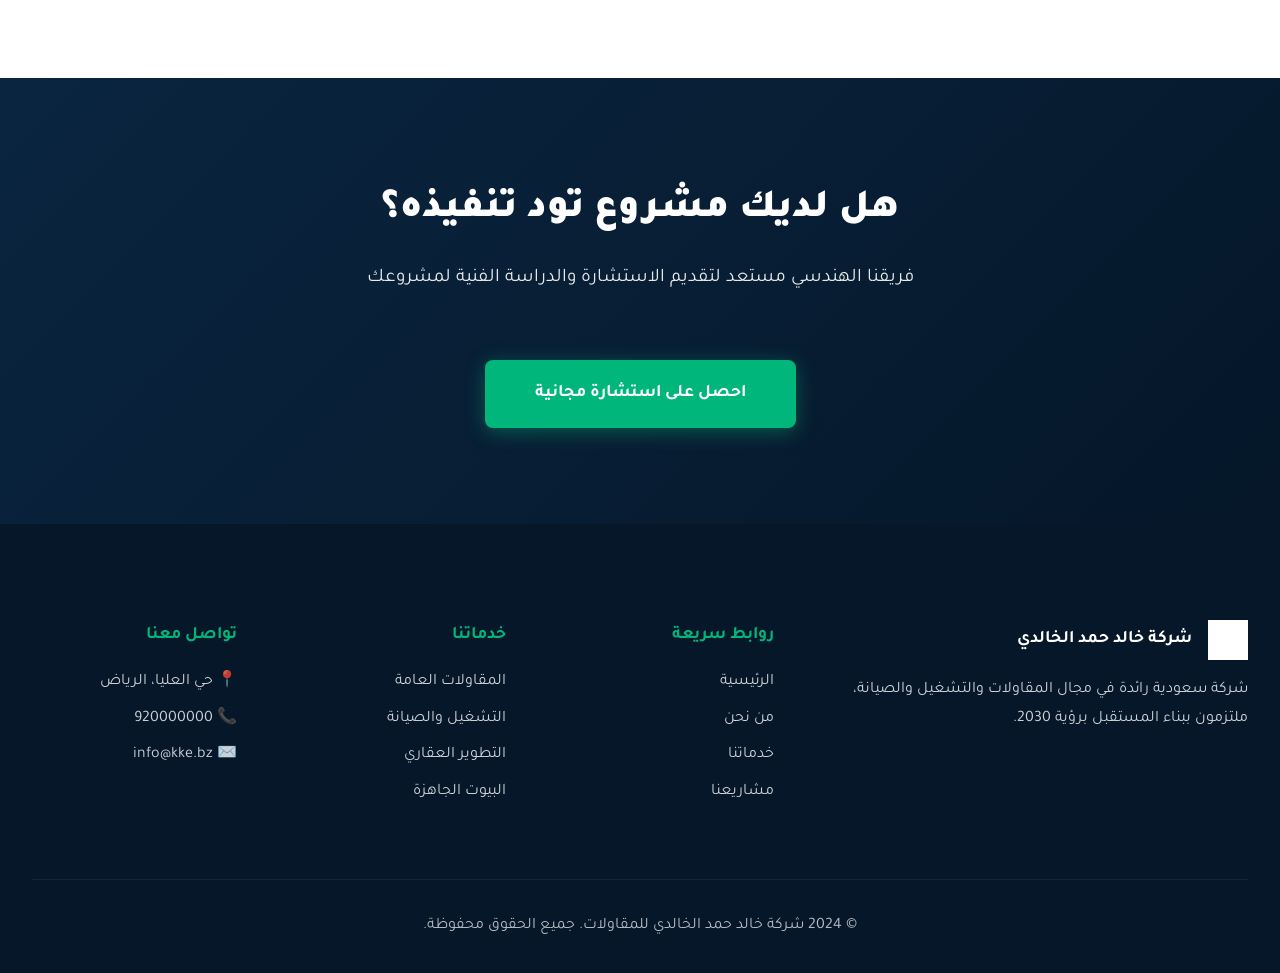
==== commit 90fdf549: "Deploy modern version with local assets" ====
--- a/index.html
+++ b/index.html
@@ -12,133 +12,545 @@
     <!-- Fonts -->
     <link rel="preconnect" href="https://fonts.googleapis.com">
     <link rel="preconnect" href="https://fonts.gstatic.com" crossorigin>
-    <link href="https://fonts.googleapis.com/css2?family=Tajawal:wght@400;500;700;900&display=swap" rel="stylesheet">
+    <link href="https://fonts.googleapis.com/css2?family=Tajawal:wght@300;400;500;700;900&display=swap"
+        rel="stylesheet">
 
     <!-- CSS -->
     <link rel="stylesheet" href="css/variables.css">
-    <link rel="stylesheet" href="css/style.css">
+    <link rel="stylesheet" href="css/style-modern.css">
+    <link rel="stylesheet" href="css/image-placeholders.css">
+    <link rel="stylesheet" href="css/logo-clients.css">
+    <link rel="stylesheet" href="css/projects-showcase.css">
+    <link rel="stylesheet" href="css/style-additions.css">
     <link rel="stylesheet" href="css/responsive.css">
 </head>
 
 <body>
 
-    <!-- Header -->
-    <header>
-        <div class="container">
-            <div class="logo">
-                <span style="color:var(--color-secondary)">KKC</span> شركة خالد حمد الخالدي للمقاولات
-            </div>
-            <nav>
-                <div class="menu-toggle" id="mobile-menu">
-                    &#9776;
-                </div>
-                <ul class="nav-links" id="navLinks">
-                    <li><a href="index.html" class="active">الرئيسية</a></li>
-                    <li><a href="about.html">من نحن</a></li>
-                    <li><a href="services.html">خدماتنا</a></li>
-                    <li><a href="projects.html">مشاريعنا</a></li>
-                    <li><a href="contact.html">اتصل بنا</a></li>
-                </ul>
-            </nav>
-            <a href="index-en.html" class="lang-switch">English</a>
+    <!-- Modern Header - Transparent over Hero -->
+    <header class="modern-header">
+        <div class="container">
+            <div class="header-content">
+                <div class="logo">
+                    <img src="assets/images/uploaded_image_1766141315391.jpg"
+                        alt="شركة خالد حمد الخالدي للمقاولات" class="logo-image">
+                    <span class="logo-text">شركة خالد حمد الخالدي للمقاولات</span>
+                </div>
+                <nav class="main-nav">
+                    <div class="menu-toggle" id="mobile-menu">
+                        <span></span>
+                        <span></span>
+                        <span></span>
+                    </div>
+                    <ul class="nav-links" id="navLinks">
+                        <li><a href="index.html" class="active">الرئيسية</a></li>
+                        <li><a href="about.html">من نحن</a></li>
+                        <li><a href="services.html">خدماتنا</a></li>
+                        <li><a href="projects.html">مشاريعنا</a></li>
+                        <li><a href="contact.html" class="btn-contact">اتصل بنا</a></li>
+                    </ul>
+                </nav>
+                <a href="index-en.html" class="lang-switch">EN</a>
+            </div>
         </div>
     </header>
 
-    <!-- Hero Section -->
-    <section class="hero">
-        <div class="container hero-content">
-            <h1>نبني المستقبل بمعايير عالمية<br><span style="color:var(--color-secondary)">ورؤية سعودية طموحة</span>
-            </h1>
-            <p>شريككم الاستراتيجي في المقاولات العامة، التطوير العقاري، والتشغيل والصيانة. نلتزم بالجودة والابتكار
-                لتحقيق تطلعاتكم.</p>
-            <div>
-                <a href="services.html" class="btn btn-primary">اكتشف خدماتنا</a>
-                <a href="contact.html" class="btn btn-secondary">تواصل معنا</a>
-            </div>
-        </div>
-    </section>
-
-    <!-- About Summary -->
-    <section style="padding: var(--spacing-xl) 0;">
-        <div class="container">
-            <div class="section-title">من نحن</div>
-            <div style="text-align: center; max-width: 900px; margin: 0 auto;">
-                <p style="font-size: 1.1rem; color: var(--color-text-light); margin-bottom: var(--spacing-lg);">
-                    تأسست شركة خالد حمد الخالدي للمقاولات (KKC) لتكون صرحاً رائداً في قطاع البناء والتشييد في المملكة
-                    العربية السعودية. بفضل فريقنا المحترف وخبرتنا الممتدة، نقدم حلولاً متكاملة تشمل المقاولات العامة،
-                    وصيانة وتشغيل المنشآت، وتطوير المشاريع العقارية، وإنشاء البيوت المحمية، والبيوت الجاهزة.
+    <!-- Modern Hero Section with Overlay Cards -->
+    <section class="modern-hero">
+        <div class="hero-background"></div>
+        <div class="hero-overlay"></div>
+        <div class="container">
+            <div class="hero-content">
+                <h1 class="hero-title">
+                    نبني المستقبل<br>
+                    <span class="highlight">بمعايير عالمية</span>
+                </h1>
+                <p class="hero-subtitle">
+                    شريككم الاستراتيجي في المقاولات العامة والتطوير العقاري<br>
+                    ملتزمون بالجودة والابتكار لتحقيق رؤية المملكة 2030
                 </p>
-                <a href="about.html" class="btn btn-primary">اقرأ المزيد عنا</a>
-            </div>
-        </div>
-    </section>
-
-    <!-- Services Section -->
-    <section style="background-color: var(--color-bg-light); padding: var(--spacing-xl) 0;">
-        <div class="container">
-            <div class="section-title">قطاعاتنا وخدماتنا</div>
-            <div class="services-grid">
-                <!-- Service 1 -->
-                <div class="service-card">
-                    <div class="service-card-img"
-                        style="background-image: url('assets/images/service_contracting_1766087006838.png');"></div>
-                    <div class="service-card-content">
-                        <h3>المقاولات العامة</h3>
-                        <p>تنفيذ المشاريع الإنشائية الحكومية والخاصة بأعلى معايير الجودة والهندسة المتقنة.</p>
-                    </div>
-                </div>
-                <!-- Service 2 -->
-                <div class="service-card">
-                    <div class="service-card-img"
-                        style="background-image: url('assets/images/service_maintenance_1766087027385.png');"></div>
-                    <div class="service-card-content">
-                        <h3>التشغيل والصيانة</h3>
-                        <p>خدمات صيانة شاملة للمنشآت والمرافق لضمان استمرارية العمل وكفاءة الأداء.</p>
-                    </div>
-                </div>
-                <!-- Service 3 -->
-                <div class="service-card">
-                    <div class="service-card-img"
-                        style="background-image: url('assets/images/service_realestate_1766087046742.png');"></div>
-                    <div class="service-card-content">
-                        <h3>التطوير العقاري</h3>
-                        <p>حلول عقارية مبتكرة ومشاريع سكنية وتجارية تواكب التطور العمراني في المملكة.</p>
-                    </div>
-                </div>
-                <!-- Service 4 -->
-                <div class="service-card">
-                    <div class="service-card-img"
-                        style="background-image: url('assets/images/service_greenhouse_1766087085605.png');"></div>
-                    <div class="service-card-content">
-                        <h3>البيوت المحمية والجاهزة</h3>
-                        <p>تصميم وتنفيذ البيوت المحمية الزراعية والبيوت الجاهزة (Prefab) بسرعة وكفاءة.</p>
-                    </div>
+                <div class="hero-actions">
+                    <a href="services.html" class="btn btn-primary-modern">اكتشف خدماتنا</a>
+                    <a href="contact.html" class="btn btn-secondary-modern">تواصل معنا</a>
+                </div>
+            </div>
+        </div>
+
+    </section>
+
+    <!-- Services Preview Section (Appears after scroll) -->
+    <section class="services-preview-section">
+        <div class="container">
+            <div class="cards-grid">
+                <div class="service-card-modern" data-aos="fade-up" data-aos-delay="100">
+                    <div class="card-icon">🏗️</div>
+                    <h3>المقاولات العامة</h3>
+                    <p>تنفيذ المشاريع الإنشائية بأعلى معايير الجودة</p>
+                </div>
+                <div class="service-card-modern" data-aos="fade-up" data-aos-delay="200">
+                    <div class="card-icon">⚙️</div>
+                    <h3>التشغيل والصيانة</h3>
+                    <p>خدمات صيانة شاملة للمنشآت والمرافق</p>
+                </div>
+                <div class="service-card-modern" data-aos="fade-up" data-aos-delay="300">
+                    <div class="card-icon">🏢</div>
+                    <h3>التطوير العقاري</h3>
+                    <p>مشاريع عقارية مبتكرة تواكب التطور العمراني</p>
+                </div>
+                <div class="service-card-modern" data-aos="fade-up" data-aos-delay="400">
+                    <div class="card-icon">🏡</div>
+                    <h3>البيوت الجاهزة</h3>
+                    <p>حلول سريعة وفعالة للبناء الحديث</p>
+                </div>
+                <div class="service-card-modern" data-aos="fade-up" data-aos-delay="500">
+                    <div class="card-icon">🔒</div>
+                    <h3>الأجهزة الأمنية</h3>
+                    <p>تركيب وصيانة أنظمة الأمن والمراقبة</p>
+                </div>
+            </div>
+        </div>
+    </section>
+
+    <!-- Stats Counter Section -->
+    <section class="stats-section-modern">
+        <div class="container">
+            <div class="stats-grid-modern">
+                <div class="stat-item-modern">
+                    <div class="stat-number" data-target="500">0</div>
+                    <div class="stat-label">مشروع منجز</div>
+                </div>
+                <div class="stat-item-modern">
+                    <div class="stat-number" data-target="15">0</div>
+                    <div class="stat-label">سنة خبرة</div>
+                </div>
+                <div class="stat-item-modern">
+                    <div class="stat-number" data-target="1200">0</div>
+                    <div class="stat-label">موظف</div>
+                </div>
+                <div class="stat-item-modern">
+                    <div class="stat-number" data-target="98">0</div>
+                    <div class="stat-label">رضا العملاء %</div>
+                </div>
+            </div>
+        </div>
+    </section>
+
+    <!-- About Section -->
+    <section class="about-section-modern">
+        <div class="container">
+            <div class="section-header-modern">
+                <span class="section-tag">من نحن</span>
+                <h2 class="section-title-modern">شركة رائدة في قطاع المقاولات</h2>
+                <p class="section-subtitle-modern">
+                    تأسست شركة خالد حمد الخالدي للمقاولات لتكون صرحاً رائداً في قطاع البناء والتشييد
+                </p>
+            </div>
+            <div class="about-content-grid">
+                <div class="about-text">
+                    <p>
+                        نعمل في مجالات متعددة تشمل المقاولات العامة، التطوير العقاري، التشغيل والصيانة،
+                        بالإضافة إلى تخصصنا في البيوت المحمية والبيوت الجاهزة. نفخر بفريق عملنا المكون من
+                        مهندسين وإداريين وفنيين ذوي كفاءة عالية.
+                    </p>
+                    <div class="features-grid-modern">
+                        <div class="feature-card-item">
+                            <div class="feature-icon-box">🏆</div>
+                            <h4>معايير عالمية</h4>
+                            <p>نلتزم بأعلى مقاييس الجودة في جميع مشاريعنا</p>
+                        </div>
+                        <div class="feature-card-item">
+                            <div class="feature-icon-box">👷</div>
+                            <h4>فريق محترف</h4>
+                            <p>كوادر هندسية وفنية مدربة على أعلى مستوى</p>
+                        </div>
+                        <div class="feature-card-item">
+                            <div class="feature-icon-box">🚀</div>
+                            <h4>تقنيات مبتكرة</h4>
+                            <p>نستخدم أحدث حلول البناء والتكنولوجيا</p>
+                        </div>
+                    </div>
+                    <a href="about.html" class="btn btn-primary-modern">اقرأ المزيد</a>
+                </div>
+                <div class="about-image">
+                    <div class="image-placeholder with-pattern" data-label="فريق العمل المحترف"></div>
+                </div>
+            </div>
+        </div>
+    </section>
+
+    <!-- Projects Showcase - Enhanced Professional Design -->
+    <section class="projects-section-modern">
+        <div class="container">
+            <div class="section-header-modern">
+                <span class="section-tag">مشاريعنا</span>
+                <h2 class="section-title-modern">أبرز إنجازاتنا</h2>
+                <p class="section-subtitle-modern">نفخر بتقديم حلول متكاملة في مختلف القطاعات الإنشائية والتطويرية</p>
+            </div>
+
+            <div class="projects-showcase-grid">
+                <!-- Project 1: تكوير مقر أمانة حائل -->
+                <div class="project-showcase-card" data-aos="fade-up">
+                    <div class="project-showcase-image">
+                        <img src="assets/images/uploaded_image_2_1766142332509.jpg"
+                            alt="تكوير مقر أمانة حائل">
+                        <div class="project-badge">مقاولات عامة</div>
+                    </div>
+                    <div class="project-showcase-content">
+                        <div class="project-meta">
+                            <span class="project-location">📍 حائل</span>
+                            <span class="project-status">✓ مكتمل</span>
+                        </div>
+                        <h3 class="project-showcase-title">تكوير مقر أمانة حائل</h3>
+                        <p class="project-showcase-desc">أعمال تطوير وتحديث شاملة لمقر أمانة حائل بأحدث المواصفات
+                            الهندسية والتقنية</p>
+                        <div class="project-stats">
+                            <div class="stat-item">
+                                <span class="stat-value">2024</span>
+                                <span class="stat-label">السنة</span>
+                            </div>
+                            <div class="stat-item">
+                                <span class="stat-value">12</span>
+                                <span class="stat-label">شهر</span>
+                            </div>
+                            <div class="stat-item">
+                                <span class="stat-value">حكومي</span>
+                                <span class="stat-label">القطاع</span>
+                            </div>
+                        </div>
+                        <a href="projects.html" class="project-showcase-link">
+                            عرض التفاصيل
+                            <svg width="16" height="16" viewBox="0 0 16 16" fill="currentColor">
+                                <path d="M8 0L6.59 1.41 12.17 7H0v2h12.17l-5.58 5.59L8 16l8-8z" />
+                            </svg>
+                        </a>
+                    </div>
+                </div>
+
+                <!-- Project 2: أعمال الطرق والسفلتة - مركز الملك عبدالله المالي -->
+                <div class="project-showcase-card" data-aos="fade-up" data-aos-delay="100">
+                    <div class="project-showcase-image">
+                        <img src="assets/images/uploaded_image_1766147180309.jpg"
+                            alt="أعمال الطرق - مركز الملك عبدالله المالي">
+                        <div class="project-badge">بنية تحتية</div>
+                    </div>
+                    <div class="project-showcase-content">
+                        <div class="project-meta">
+                            <span class="project-location">📍 الدوادمي</span>
+                            <span class="project-status">✓ مكتمل</span>
+                        </div>
+                        <h3 class="project-showcase-title">أعمال الطرق والسفلتة - أمانة الدوادمي</h3>
+                        <p class="project-showcase-desc">تنفيذ أعمال الطرق والسفلتة وتطوير البنية التحتية في محافظة
+                            الدوادمي بأعلى معايير الجودة
+                        </p>
+                        <div class="project-stats">
+                            <div class="stat-item">
+                                <span class="stat-value">2023</span>
+                                <span class="stat-label">السنة</span>
+                            </div>
+                            <div class="stat-item">
+                                <span class="stat-value">14</span>
+                                <span class="stat-label">شهر</span>
+                            </div>
+                            <div class="stat-item">
+                                <span class="stat-value">حكومي</span>
+                                <span class="stat-label">القطاع</span>
+                            </div>
+                        </div>
+                        <a href="projects.html" class="project-showcase-link">
+                            عرض التفاصيل
+                            <svg width="16" height="16" viewBox="0 0 16 16" fill="currentColor">
+                                <path d="M8 0L6.59 1.41 12.17 7H0v2h12.17l-5.58 5.59L8 16l8-8z" />
+                            </svg>
+                        </a>
+                    </div>
+                </div>
+
+                <!-- Project 3: مكاتب إدارية - نيوم -->
+                <div class="project-showcase-card" data-aos="fade-up" data-aos-delay="200">
+                    <div class="project-showcase-image">
+                        <img src="assets/images/uploaded_image_1_1766142332509.jpg"
+                            alt="مكاتب إدارية نيوم">
+                        <div class="project-badge">مشاريع كبرى</div>
+                    </div>
+                    <div class="project-showcase-content">
+                        <div class="project-meta">
+                            <span class="project-location">📍 نيوم</span>
+                            <span class="project-status">✓ مكتمل</span>
+                        </div>
+                        <h3 class="project-showcase-title">إنشاء مكاتب إدارية</h3>
+                        <p class="project-showcase-desc">بناء مكاتب إدارية حديثة ضمن مشروع نيوم بتصاميم مبتكرة ومستدامة
+                        </p>
+                        <div class="project-stats">
+                            <div class="stat-item">
+                                <span class="stat-value">2024</span>
+                                <span class="stat-label">السنة</span>
+                            </div>
+                            <div class="stat-item">
+                                <span class="stat-value">18</span>
+                                <span class="stat-label">شهر</span>
+                            </div>
+                            <div class="stat-item">
+                                <span class="stat-value">حكومي</span>
+                                <span class="stat-label">القطاع</span>
+                            </div>
+                        </div>
+                        <a href="projects.html" class="project-showcase-link">
+                            عرض التفاصيل
+                            <svg width="16" height="16" viewBox="0 0 16 16" fill="currentColor">
+                                <path d="M8 0L6.59 1.41 12.17 7H0v2h12.17l-5.58 5.59L8 16l8-8z" />
+                            </svg>
+                        </a>
+                    </div>
+                </div>
+
+                <!-- Project: تشغيل وصيانة - مركز الملك عبدالله المالي -->
+                <div class="project-showcase-card" data-aos="fade-up" data-aos-delay="200">
+                    <div class="project-showcase-image">
+                        <img src="assets/images/uploaded_image_1_1766142332509.jpg"
+                            alt="تشغيل وصيانة KAFD">
+                        <div class="project-badge">تشغيل وصيانة</div>
+                    </div>
+                    <div class="project-showcase-content">
+                        <div class="project-meta">
+                            <span class="project-location">📍 الرياض - KAFD</span>
+                            <span class="project-status">✓ جاري</span>
+                        </div>
+                        <h3 class="project-showcase-title">تشغيل وصيانة - KAFD</h3>
+                        <p class="project-showcase-desc">أعمال التشغيل والصيانة للمرافق والأنظمة في مركز الملك عبدالله
+                            المالي وفق أعلى المعايير</p>
+                        <div class="project-stats">
+                            <div class="stat-item">
+                                <span class="stat-value">2024</span>
+                                <span class="stat-label">السنة</span>
+                            </div>
+                            <div class="stat-item">
+                                <span class="stat-value">مستمر</span>
+                                <span class="stat-label">المدة</span>
+                            </div>
+                            <div class="stat-item">
+                                <span class="stat-value">حكومي</span>
+                                <span class="stat-label">القطاع</span>
+                            </div>
+                        </div>
+                        <a href="projects.html" class="project-showcase-link">
+                            عرض التفاصيل
+                            <svg width="16" height="16" viewBox="0 0 16 16" fill="currentColor">
+                                <path d="M8 0L6.59 1.41 12.17 7H0v2h12.17l-5.58 5.59L8 16l8-8z" />
+                            </svg>
+                        </a>
+                    </div>
+                </div>
+
+                <!-- Project 4: البيوت الجاهزة -->
+                <div class="project-showcase-card" data-aos="fade-up">
+                    <div class="project-showcase-image">
+                        <img src="assets/images/uploaded_image_1_1766143711017.jpg"
+                            alt="البيوت الجاهزة">
+                        <div class="project-badge">بيوت جاهزة</div>
+                    </div>
+                    <div class="project-showcase-content">
+                        <div class="project-meta">
+                            <span class="project-location">📍 متعدد</span>
+                            <span class="project-status">✓ مكتمل</span>
+                        </div>
+                        <h3 class="project-showcase-title">البيوت الجاهزة الحديثة</h3>
+                        <p class="project-showcase-desc">توريد وتركيب بيوت جاهزة بتصاميم عصرية مع إضاءة LED متطورة</p>
+                        <div class="project-stats">
+                            <div class="stat-item">
+                                <span class="stat-value">2024</span>
+                                <span class="stat-label">السنة</span>
+                            </div>
+                            <div class="stat-item">
+                                <span class="stat-value">6</span>
+                                <span class="stat-label">شهر</span>
+                            </div>
+                            <div class="stat-item">
+                                <span class="stat-value">خاص</span>
+                                <span class="stat-label">القطاع</span>
+                            </div>
+                        </div>
+                        <a href="projects.html" class="project-showcase-link">
+                            عرض التفاصيل
+                            <svg width="16" height="16" viewBox="0 0 16 16" fill="currentColor">
+                                <path d="M8 0L6.59 1.41 12.17 7H0v2h12.17l-5.58 5.59L8 16l8-8z" />
+                            </svg>
+                        </a>
+                    </div>
+                </div>
+
+                <!-- Project 5: البيوت المحمية - نوفا -->
+                <div class="project-showcase-card" data-aos="fade-up" data-aos-delay="100">
+                    <div class="project-showcase-image">
+                        <img src="assets/images/uploaded_image_3_1766143711017.jpg"
+                            alt="البيوت المحمية - نوفا">
+                        <div class="project-badge">بيوت محمية</div>
+                    </div>
+                    <div class="project-showcase-content">
+                        <div class="project-meta">
+                            <span class="project-location">📍 منتجع نوفا</span>
+                            <span class="project-status">✓ مكتمل</span>
+                        </div>
+                        <h3 class="project-showcase-title">البيوت المحمية الزراعية</h3>
+                        <p class="project-showcase-desc">تصميم وتنفيذ بيوت محمية زراعية متطورة بأحدث تقنيات الزراعة
+                            المحمية</p>
+                        <div class="project-stats">
+                            <div class="stat-item">
+                                <span class="stat-value">2023</span>
+                                <span class="stat-label">السنة</span>
+                            </div>
+                            <div class="stat-item">
+                                <span class="stat-value">10</span>
+                                <span class="stat-label">شهر</span>
+                            </div>
+                            <div class="stat-item">
+                                <span class="stat-value">خاص</span>
+                                <span class="stat-label">القطاع</span>
+                            </div>
+                        </div>
+                        <a href="projects.html" class="project-showcase-link">
+                            عرض التفاصيل
+                            <svg width="16" height="16" viewBox="0 0 16 16" fill="currentColor">
+                                <path d="M8 0L6.59 1.41 12.17 7H0v2h12.17l-5.58 5.59L8 16l8-8z" />
+                            </svg>
+                        </a>
+                    </div>
+                </div>
+
+                <!-- Project 6: أعمال التشطيبات -->
+                <div class="project-showcase-card" data-aos="fade-up" data-aos-delay="200">
+                    <div class="project-showcase-image">
+                        <img src="assets/images/uploaded_image_4_1766143711017.jpg"
+                            alt="أعمال التشطيبات">
+                        <div class="project-badge">تشطيبات</div>
+                    </div>
+                    <div class="project-showcase-content">
+                        <div class="project-meta">
+                            <span class="project-location">📍 متعدد</span>
+                            <span class="project-status">✓ مكتمل</span>
+                        </div>
+                        <h3 class="project-showcase-title">أعمال التشطيبات الداخلية</h3>
+                        <p class="project-showcase-desc">تنفيذ أعمال التشطيبات الداخلية الفاخرة بجودة عالية ودقة متناهية
+                        </p>
+                        <div class="project-stats">
+                            <div class="stat-item">
+                                <span class="stat-value">2024</span>
+                                <span class="stat-label">السنة</span>
+                            </div>
+                            <div class="stat-item">
+                                <span class="stat-value">5</span>
+                                <span class="stat-label">شهر</span>
+                            </div>
+                            <div class="stat-item">
+                                <span class="stat-value">خاص</span>
+                                <span class="stat-label">القطاع</span>
+                            </div>
+                        </div>
+                        <a href="projects.html" class="project-showcase-link">
+                            عرض التفاصيل
+                            <svg width="16" height="16" viewBox="0 0 16 16" fill="currentColor">
+                                <path d="M8 0L6.59 1.41 12.17 7H0v2h12.17l-5.58 5.59L8 16l8-8z" />
+                            </svg>
+                        </a>
+                    </div>
+                </div>
+            </div>
+
+            <div class="text-center" style="margin-top: var(--spacing-2xl);">
+                <a href="projects.html" class="btn btn-primary-modern btn-lg">
+                    استكشف جميع مشاريعنا
+                    <svg width="20" height="20" viewBox="0 0 20 20" fill="currentColor" style="margin-right: 8px;">
+                        <path d="M10 0L8.59 1.41 14.17 7H0v2h14.17l-5.58 5.59L10 16l8-8z" />
+                    </svg>
+                </a>
+            </div>
+        </div>
+    </section>
+
+    <!-- Dynamic Clients Marquee -->
+    <section class="clients-section-marquee">
+        <div class="container">
+            <div class="section-header-modern">
+                <span class="section-tag">شركاء النجاح</span>
+                <h2 class="section-title-modern">عملاؤنا</h2>
+            </div>
+        </div>
+        <div class="marquee-wrapper">
+            <div class="marquee-track">
+                <!-- Clients Loop (Doubled for infinite scroll) -->
+                <div class="marquee-item">أمانة حائل</div>
+                <div class="marquee-item">وزارة الدفاع</div>
+                <div class="marquee-item">أمانة الدوادمي</div>
+                <div class="marquee-item">شركة اليمامة</div>
+                <div class="marquee-item">نيوم</div>
+                <div class="marquee-item">شركة نوفا الزراعية</div>
+                <div class="marquee-item">نادي الإبل</div>
+                <div class="marquee-item">مستشفى قوى الأمن</div>
+                <div class="marquee-item">قاعدة الملك فهد</div>
+                <!-- Duplicate -->
+                <div class="marquee-item">أمانة حائل</div>
+                <div class="marquee-item">وزارة الدفاع</div>
+                <div class="marquee-item">أمانة الدوادمي</div>
+                <div class="marquee-item">شركة اليمامة</div>
+                <div class="marquee-item">نيوم</div>
+                <div class="marquee-item">شركة نوفا الزراعية</div>
+                <div class="marquee-item">نادي الإبل</div>
+                <div class="marquee-item">مستشفى قوى الأمن</div>
+                <div class="marquee-item">قاعدة الملك فهد</div>
+            </div>
+        </div>
+    </section>
+
+    <!-- Work Process Section -->
+    <section class="process-section">
+        <div class="container">
+            <div class="section-header-modern">
+                <span class="section-tag">كيف نعمل</span>
+                <h2 class="section-title-modern">رحلة المشروع</h2>
+            </div>
+            <div class="process-timeline">
+                <div class="process-step" data-aos="fade-up" data-aos-delay="100">
+                    <div class="step-icon">📝</div>
+                    <h3>الدراسة والتخطيط</h3>
+                    <p>تحليل شامل للمتطلبات ووضع خطة زمنية دقيقة</p>
+                </div>
+                <div class="step-connector"></div>
+                <div class="process-step" data-aos="fade-up" data-aos-delay="200">
+                    <div class="step-icon">🏗️</div>
+                    <h3>التنفيذ والإنشاء</h3>
+                    <p>بدء الأعمال الميدانية بأعلى معايير السلامة</p>
+                </div>
+                <div class="step-connector"></div>
+                <div class="process-step" data-aos="fade-up" data-aos-delay="300">
+                    <div class="step-icon">✨</div>
+                    <h3>التسليم والجودة</h3>
+                    <p>فحص نهائي وتسليم المشروع حسب المواصفات</p>
                 </div>
             </div>
         </div>
     </section>
 
     <!-- CTA Section -->
-    <section
-        style="background-color: var(--color-primary); color: var(--color-white); padding: var(--spacing-xl) 0; text-align: center;">
-        <div class="container">
-            <h2 style="color: var(--color-white); margin-bottom: var(--spacing-md);">هل لديك مشروع تود تنفيذه؟</h2>
-            <p style="margin-bottom: var(--spacing-lg); opacity: 0.9;">فريقنا الهندسي مستعد لتقديم الاستشارة والدراسة
-                الفنية لمشروعك.</p>
-            <a href="contact.html" class="btn btn-primary">اطلب عرض سعر</a>
-        </div>
-    </section>
-
-    <!-- Footer -->
-    <footer>
-        <div class="container">
-            <div class="footer-content">
-                <div class="footer-column">
-                    <h3>عن الشركة</h3>
-                    <p style="color: #ccc; font-size: 0.9rem;">
-                        شركة خالد حمد الخالدي للمقاولات (KKC) شركة سعودية رائدة في مجال المقاولات والتشغيل والصيانة،
-                        ملتزمون ببناء المستقبل برؤية 2030.
-                    </p>
+    <section class="cta-section-modern">
+        <div class="container">
+            <div class="cta-content">
+                <h2>هل لديك مشروع تود تنفيذه؟</h2>
+                <p>فريقنا الهندسي مستعد لتقديم الاستشارة والدراسة الفنية لمشروعك</p>
+                <a href="contact.html" class="btn btn-cta">احصل على استشارة مجانية</a>
+            </div>
+        </div>
+    </section>
+
+    <!-- Modern Footer -->
+    <footer class="modern-footer">
+        <div class="container">
+            <div class="footer-grid">
+                <div class="footer-column footer-about">
+                    <div class="footer-logo">
+                        <img src="assets/images/uploaded_image_1766141315391.jpg"
+                            alt="شركة خالد حمد الخالدي للمقاولات" class="logo-image">
+                        <span class="logo-text">شركة خالد حمد الخالدي</span>
+                    </div>
+                    <p>شركة سعودية رائدة في مجال المقاولات والتشغيل والصيانة، ملتزمون ببناء المستقبل برؤية 2030.</p>
                 </div>
                 <div class="footer-column">
                     <h3>روابط سريعة</h3>
@@ -146,25 +558,49 @@
                         <li><a href="index.html">الرئيسية</a></li>
                         <li><a href="about.html">من نحن</a></li>
                         <li><a href="services.html">خدماتنا</a></li>
-                        <li><a href="contact.html">اتصل بنا</a></li>
+                        <li><a href="projects.html">مشاريعنا</a></li>
+                    </ul>
+                </div>
+                <div class="footer-column">
+                    <h3>خدماتنا</h3>
+                    <ul>
+                        <li><a href="services.html">المقاولات العامة</a></li>
+                        <li><a href="services.html">التشغيل والصيانة</a></li>
+                        <li><a href="services.html">التطوير العقاري</a></li>
+                        <li><a href="services.html">البيوت الجاهزة</a></li>
                     </ul>
                 </div>
                 <div class="footer-column">
                     <h3>تواصل معنا</h3>
-                    <ul style="color: #ccc; font-size: 0.9rem;">
-                        <li>📍 حي العليا – الرياض – المملكة العربية السعودية</li>
-                        <li>📞 هاتف: 920000000 (مثال)</li>
-                        <li>✉️ بريد: info@kke.bz</li>
+                    <ul class="contact-info">
+                        <li>📍 حي العليا، الرياض</li>
+                        <li>📞 920000000</li>
+                        <li>✉️ info@kke.bz</li>
                     </ul>
                 </div>
             </div>
-            <div class="copyright">
-                &copy; 2024 شركة خالد حمد الخالدي للمقاولات. جميع الحقوق محفوظة.
+            <div class="footer-bottom">
+                <p>&copy; 2024 شركة خالد حمد الخالدي للمقاولات. جميع الحقوق محفوظة.</p>
             </div>
         </div>
     </footer>
 
-    <script src="js/main.js"></script>
+    <!-- WhatsApp Float Button -->
+    <a href="https://wa.me/966500000000" class="whatsapp-float" target="_blank" aria-label="WhatsApp">
+        <svg width="24" height="24" viewBox="0 0 24 24" fill="currentColor">
+            <path
+                d="M17.472 14.382c-.297-.149-1.758-.867-2.03-.967-.273-.099-.471-.148-.67.15-.197.297-.767.966-.94 1.164-.173.199-.347.223-.644.075-.297-.15-1.255-.463-2.39-1.475-.883-.788-1.48-1.761-1.653-2.059-.173-.297-.018-.458.13-.606.134-.133.298-.347.446-.52.149-.174.198-.298.298-.497.099-.198.05-.371-.025-.52-.075-.149-.669-1.612-.916-2.207-.242-.579-.487-.5-.669-.51-.173-.008-.371-.01-.57-.01-.198 0-.52.074-.792.372-.272.297-1.04 1.016-1.04 2.479 0 1.462 1.065 2.875 1.213 3.074.149.198 2.096 3.2 5.077 4.487.709.306 1.262.489 1.694.625.712.227 1.36.195 1.871.118.571-.085 1.758-.719 2.006-1.413.248-.694.248-1.289.173-1.413-.074-.124-.272-.198-.57-.347m-5.421 7.403h-.004a9.87 9.87 0 01-5.031-1.378l-.361-.214-3.741.982.998-3.648-.235-.374a9.86 9.86 0 01-1.51-5.26c.001-5.45 4.436-9.884 9.888-9.884 2.64 0 5.122 1.03 6.988 2.898a9.825 9.825 0 012.893 6.994c-.003 5.45-4.437 9.884-9.885 9.884m8.413-18.297A11.815 11.815 0 0012.05 0C5.495 0 .16 5.335.157 11.892c0 2.096.547 4.142 1.588 5.945L.057 24l6.305-1.654a11.882 11.882 0 005.683 1.448h.005c6.554 0 11.89-5.335 11.893-11.893a11.821 11.821 0 00-3.48-8.413Z" />
+        </svg>
+    </a>
+
+    <!-- Back to Top Button -->
+    <button class="back-to-top" id="backToTop" aria-label="العودة للأعلى">
+        <svg width="20" height="20" viewBox="0 0 20 20" fill="currentColor">
+            <path d="M10 3l-7 7h4v7h6v-7h4z" />
+        </svg>
+    </button>
+
+    <script src="js/main-modern.js"></script>
 </body>
 
 </html>
--- a/css/style-modern.css
+++ b/css/style-modern.css
@@ -0,0 +1,716 @@
+/* ========================================
+   Modern CSS - Inspired by YC.com.sa
+   ======================================== */
+
+/* Reset & Base */
+* {
+    margin: 0;
+    padding: 0;
+    box-sizing: border-box;
+}
+
+html {
+    scroll-behavior: smooth;
+}
+
+body {
+    font-family: var(--font-ar);
+    color: var(--color-text-main);
+    line-height: 1.8;
+    background: var(--color-bg-lighter);
+    background-image: radial-gradient(#e5e7eb 1px, transparent 1px);
+    background-size: 24px 24px;
+    overflow-x: hidden;
+}
+
+.container {
+    max-width: var(--container-width);
+    margin: 0 auto;
+    padding: 0 var(--spacing-lg);
+}
+
+.text-center {
+    text-align: center;
+}
+
+/* Modern Header - Transparent */
+.modern-header {
+    position: fixed;
+    top: 0;
+    left: 0;
+    right: 0;
+    z-index: 1000;
+    background: transparent;
+    transition: all var(--transition-normal);
+    padding: var(--spacing-md) 0;
+}
+
+.modern-header.scrolled {
+    background: rgba(255, 255, 255, 0.85);
+    backdrop-filter: blur(12px);
+    -webkit-backdrop-filter: blur(12px);
+    box-shadow: 0 4px 30px rgba(0, 0, 0, 0.05);
+    padding: var(--spacing-sm) 0;
+    border-bottom: 1px solid rgba(255, 255, 255, 0.3);
+}
+
+.header-content {
+    display: flex;
+    align-items: center;
+    justify-content: space-between;
+}
+
+.logo {
+    display: flex;
+    align-items: center;
+    gap: var(--spacing-md);
+    font-weight: 900;
+    color: var(--color-white);
+    transition: color var(--transition-normal);
+}
+
+.modern-header.scrolled .logo {
+    color: var(--color-primary);
+}
+
+.logo-icon {
+    font-size: 1.8rem;
+    color: var(--color-secondary);
+    font-weight: 900;
+}
+
+.logo-text {
+    font-size: 1.1rem;
+    font-weight: 700;
+}
+
+.main-nav {
+    flex: 1;
+    display: flex;
+    justify-content: center;
+}
+
+.nav-links {
+    display: flex;
+    gap: var(--spacing-xl);
+    list-style: none;
+    align-items: center;
+}
+
+.nav-links a {
+    text-decoration: none;
+    color: var(--color-white);
+    font-weight: 500;
+    font-size: 1rem;
+    transition: all var(--transition-fast);
+    position: relative;
+    padding: var(--spacing-sm) 0;
+}
+
+.modern-header.scrolled .nav-links a {
+    color: var(--color-text-main);
+}
+
+.nav-links a::after {
+    content: '';
+    position: absolute;
+    bottom: 0;
+    left: 0;
+    width: 0;
+    height: 2px;
+    background: var(--color-secondary);
+    transition: width var(--transition-fast);
+}
+
+.nav-links a:hover::after,
+.nav-links a.active::after {
+    width: 100%;
+}
+
+.nav-links a.btn-contact {
+    background: var(--color-secondary);
+    color: var(--color-white);
+    padding: var(--spacing-sm) var(--spacing-lg);
+    border-radius: var(--radius-md);
+}
+
+.nav-links a.btn-contact::after {
+    display: none;
+}
+
+.nav-links a.btn-contact:hover {
+    background: var(--color-secondary-light);
+    transform: translateY(-2px);
+}
+
+.lang-switch {
+    background: rgba(255, 255, 255, 0.2);
+    color: var(--color-white);
+    padding: var(--spacing-sm) var(--spacing-md);
+    border-radius: var(--radius-md);
+    text-decoration: none;
+    font-weight: 600;
+    transition: all var(--transition-fast);
+}
+
+.modern-header.scrolled .lang-switch {
+    background: var(--color-bg-light);
+    color: var(--color-primary);
+}
+
+.lang-switch:hover {
+    background: var(--color-secondary);
+    color: var(--color-white);
+}
+
+.menu-toggle {
+    display: none;
+    flex-direction: column;
+    gap: 5px;
+    cursor: pointer;
+}
+
+.menu-toggle span {
+    width: 25px;
+    height: 3px;
+    background: var(--color-white);
+    transition: all var(--transition-fast);
+}
+
+.modern-header.scrolled .menu-toggle span {
+    background: var(--color-primary);
+}
+
+/* Modern Hero Section */
+.modern-hero {
+    position: relative;
+    height: 100vh;
+    min-height: 700px;
+    display: flex;
+    align-items: center;
+    overflow: hidden;
+    padding-top: var(--header-height);
+}
+
+.hero-background {
+    position: absolute;
+    top: 0;
+    left: 0;
+    right: 0;
+    bottom: 0;
+    background-color: var(--color-primary-dark);
+    background-image: url('../assets/images/hero_background_1766147559998.png');
+    background-size: cover;
+    background-position: center;
+    z-index: 1;
+}
+
+.hero-overlay {
+    position: absolute;
+    top: 0;
+    left: 0;
+    right: 0;
+    bottom: 0;
+    background: linear-gradient(to bottom, rgba(10, 37, 64, 0.7) 0%, rgba(10, 37, 64, 0.5) 50%, rgba(10, 37, 64, 0.8) 100%);
+    backdrop-filter: blur(1px);
+    z-index: 2;
+}
+
+.hero-content {
+    position: relative;
+    z-index: 3;
+    text-align: center;
+    color: var(--color-white);
+    max-width: 900px;
+    margin: 0 auto;
+    animation: fadeInUp 1s ease-out;
+}
+
+.hero-title {
+    font-size: 4rem;
+    font-weight: 900;
+    line-height: 1.2;
+    margin-bottom: var(--spacing-lg);
+}
+
+.hero-title .highlight {
+    color: var(--color-secondary);
+    position: relative;
+    display: inline-block;
+}
+
+.hero-subtitle {
+    font-size: 1.3rem;
+    line-height: 1.8;
+    opacity: 0.95;
+    margin-bottom: var(--spacing-xl);
+    font-weight: 300;
+}
+
+.hero-actions {
+    display: flex;
+    gap: var(--spacing-md);
+    justify-content: center;
+    flex-wrap: wrap;
+}
+
+/* Modern Buttons */
+.btn {
+    display: inline-block;
+    padding: 14px 32px;
+    border-radius: var(--radius-md);
+    font-weight: 600;
+    text-decoration: none;
+    transition: all var(--transition-normal);
+    cursor: pointer;
+    border: 2px solid transparent;
+    font-size: 1rem;
+}
+
+.btn-primary-modern {
+    background: var(--color-secondary);
+    color: var(--color-white);
+    box-shadow: 0 4px 15px rgba(0, 182, 122, 0.3);
+}
+
+.btn-primary-modern:hover {
+    background: var(--color-secondary-light);
+    transform: translateY(-3px);
+    box-shadow: 0 6px 20px rgba(0, 182, 122, 0.4);
+}
+
+.btn-secondary-modern {
+    background: transparent;
+    color: var(--color-white);
+    border-color: var(--color-white);
+}
+
+.btn-secondary-modern:hover {
+    background: var(--color-white);
+    color: var(--color-primary);
+}
+
+/* Services Preview Section (Replaces Floating Cards) */
+.services-preview-section {
+    position: relative;
+    padding: var(--spacing-2xl) 0;
+    margin-top: -50px;
+    /* Slight overlap for better visual flow if desired, or 0 */
+    z-index: 10;
+}
+
+.cards-grid {
+    display: grid;
+    grid-template-columns: repeat(auto-fit, minmax(220px, 1fr));
+    gap: var(--spacing-lg);
+}
+
+.service-card-modern {
+    background: rgba(255, 255, 255, 0.9);
+    padding: var(--spacing-xl) var(--spacing-lg);
+    border-radius: var(--radius-lg);
+    box-shadow: 0 10px 30px rgba(0, 0, 0, 0.08);
+    text-align: center;
+    transition: all 0.4s cubic-bezier(0.175, 0.885, 0.32, 1.275);
+    border-top: 4px solid var(--color-secondary);
+    backdrop-filter: blur(5px);
+    border: 1px solid rgba(255, 255, 255, 0.5);
+}
+
+.service-card-modern:hover {
+    transform: translateY(-15px);
+    box-shadow: 0 20px 40px rgba(0, 0, 0, 0.12);
+    border-color: var(--color-secondary);
+}
+
+.card-icon {
+    font-size: 3rem;
+    margin-bottom: var(--spacing-md);
+}
+
+.service-card-modern h3 {
+    color: var(--color-primary);
+    font-size: 1.35rem;
+    margin-bottom: var(--spacing-sm);
+    font-weight: 800;
+    letter-spacing: -0.5px;
+}
+
+.service-card-modern p {
+    color: var(--color-text-light);
+    font-size: 0.95rem;
+    line-height: 1.6;
+}
+
+/* Stats Section */
+.stats-section-modern {
+    background: var(--color-primary);
+    padding: var(--spacing-2xl) 0 var(--spacing-xl);
+    color: var(--color-white);
+}
+
+.stats-grid-modern {
+    display: grid;
+    grid-template-columns: repeat(4, 1fr);
+    gap: var(--spacing-xl);
+    text-align: center;
+}
+
+.stat-item-modern {
+    padding: var(--spacing-lg);
+}
+
+.stat-number {
+    font-size: 4rem;
+    font-weight: 900;
+    color: var(--color-secondary);
+    margin-bottom: var(--spacing-sm);
+    line-height: 1;
+}
+
+.stat-label {
+    font-size: 1.1rem;
+    opacity: 0.9;
+    font-weight: 300;
+}
+
+/* Section Headers */
+.section-header-modern {
+    text-align: center;
+    margin-bottom: var(--spacing-xl);
+}
+
+.section-tag {
+    display: inline-block;
+    background: rgba(0, 182, 122, 0.1);
+    color: var(--color-secondary);
+    padding: var(--spacing-sm) var(--spacing-lg);
+    border-radius: var(--radius-full);
+    font-size: 0.9rem;
+    font-weight: 600;
+    margin-bottom: var(--spacing-md);
+}
+
+.section-title-modern {
+    font-size: 2.5rem;
+    color: var(--color-primary);
+    font-weight: 900;
+    margin-bottom: var(--spacing-md);
+}
+
+.section-subtitle-modern {
+    font-size: 1.1rem;
+    color: var(--color-text-light);
+    max-width: 700px;
+    margin: 0 auto;
+    line-height: 1.8;
+}
+
+/* About Section */
+.about-section-modern {
+    padding: var(--spacing-2xl) 0;
+}
+
+.about-content-grid {
+    display: grid;
+    grid-template-columns: 1fr 1fr;
+    gap: var(--spacing-2xl);
+    align-items: center;
+}
+
+.about-text p {
+    font-size: 1.1rem;
+    line-height: 1.9;
+    color: var(--color-text-light);
+    margin-bottom: var(--spacing-lg);
+}
+
+.features-list {
+    margin: var(--spacing-xl) 0;
+}
+
+.feature-item {
+    display: flex;
+    align-items: center;
+    gap: var(--spacing-md);
+    margin-bottom: var(--spacing-md);
+    font-size: 1.05rem;
+}
+
+.feature-icon {
+    width: 24px;
+    height: 24px;
+    background: var(--color-secondary);
+    color: var(--color-white);
+    border-radius: var(--radius-full);
+    display: flex;
+    align-items: center;
+    justify-content: center;
+    font-weight: 700;
+    flex-shrink: 0;
+}
+
+.about-image,
+.image-placeholder {
+    height: 500px;
+    background: linear-gradient(135deg, #667eea 0%, #764ba2 100%);
+    border-radius: var(--radius-xl);
+    display: flex;
+    align-items: center;
+    justify-content: center;
+    color: var(--color-white);
+    font-size: 1.2rem;
+    box-shadow: var(--shadow-lg);
+}
+
+/* Projects Section */
+.projects-section-modern {
+    padding: var(--spacing-2xl) 0;
+    background: var(--color-bg-light);
+}
+
+.projects-grid-modern {
+    display: grid;
+    grid-template-columns: repeat(3, 1fr);
+    gap: var(--spacing-lg);
+}
+
+.project-card-modern {
+    border-radius: var(--radius-lg);
+    overflow: hidden;
+    box-shadow: 0 10px 20px rgba(0, 0, 0, 0.08);
+    transition: all 0.4s ease;
+    border: 1px solid rgba(0, 0, 0, 0.05);
+}
+
+.project-card-modern:hover {
+    transform: translateY(-10px) scale(1.01);
+    box-shadow: 0 25px 50px rgba(0, 0, 0, 0.15);
+}
+
+.project-image {
+    position: relative;
+    height: 350px;
+    overflow: hidden;
+}
+
+.project-image .image-placeholder {
+    height: 100%;
+    border-radius: 0;
+}
+
+.project-overlay {
+    position: absolute;
+    top: 0;
+    left: 0;
+    right: 0;
+    bottom: 0;
+    background: linear-gradient(to top, rgba(10, 37, 64, 0.95) 0%, transparent 100%);
+    display: flex;
+    flex-direction: column;
+    justify-content: flex-end;
+    padding: var(--spacing-lg);
+    color: var(--color-white);
+    opacity: 0;
+    transition: opacity var(--transition-normal);
+}
+
+.project-card-modern:hover .project-overlay {
+    opacity: 1;
+}
+
+.project-overlay h3 {
+    font-size: 1.5rem;
+    margin-bottom: var(--spacing-sm);
+}
+
+.project-overlay p {
+    margin-bottom: var(--spacing-md);
+    opacity: 0.9;
+}
+
+.project-link {
+    color: var(--color-secondary);
+    text-decoration: none;
+    font-weight: 600;
+    display: inline-flex;
+    align-items: center;
+    gap: var(--spacing-sm);
+}
+
+/* CTA Section */
+.cta-section-modern {
+    background: linear-gradient(135deg, var(--color-primary) 0%, var(--color-primary-dark) 100%);
+    padding: var(--spacing-2xl) 0;
+    text-align: center;
+    color: var(--color-white);
+}
+
+.cta-content h2 {
+    font-size: 2.5rem;
+    margin-bottom: var(--spacing-md);
+    font-weight: 900;
+}
+
+.cta-content p {
+    font-size: 1.2rem;
+    margin-bottom: var(--spacing-xl);
+    opacity: 0.9;
+}
+
+.btn-cta {
+    background: var(--color-secondary);
+    color: var(--color-white);
+    padding: 16px 48px;
+    font-size: 1.1rem;
+    box-shadow: 0 4px 20px rgba(0, 182, 122, 0.4);
+}
+
+.btn-cta:hover {
+    background: var(--color-secondary-light);
+    transform: translateY(-3px);
+    box-shadow: 0 6px 25px rgba(0, 182, 122, 0.5);
+}
+
+/* Modern Footer */
+.modern-footer {
+    background: var(--color-primary-dark);
+    color: var(--color-white);
+    padding: var(--spacing-2xl) 0 var(--spacing-lg);
+}
+
+.footer-grid {
+    display: grid;
+    grid-template-columns: 2fr 1fr 1fr 1fr;
+    gap: var(--spacing-xl);
+    margin-bottom: var(--spacing-xl);
+}
+
+.footer-logo {
+    display: flex;
+    align-items: center;
+    gap: var(--spacing-md);
+    margin-bottom: var(--spacing-md);
+    font-weight: 900;
+}
+
+.footer-about p {
+    opacity: 0.8;
+    line-height: 1.8;
+}
+
+.footer-column h3 {
+    color: var(--color-secondary);
+    font-size: 1.1rem;
+    margin-bottom: var(--spacing-md);
+    font-weight: 700;
+}
+
+.footer-column ul {
+    list-style: none;
+}
+
+.footer-column ul li {
+    margin-bottom: var(--spacing-sm);
+}
+
+.footer-column ul li a {
+    color: rgba(255, 255, 255, 0.8);
+    text-decoration: none;
+    transition: color var(--transition-fast);
+}
+
+.footer-column ul li a:hover {
+    color: var(--color-secondary);
+}
+
+.contact-info li {
+    color: rgba(255, 255, 255, 0.8);
+}
+
+.footer-bottom {
+    text-align: center;
+    padding-top: var(--spacing-lg);
+    border-top: 1px solid rgba(255, 255, 255, 0.1);
+    opacity: 0.7;
+}
+
+/* WhatsApp & Back to Top */
+.whatsapp-float {
+    position: fixed;
+    bottom: 30px;
+    left: 30px;
+    width: 60px;
+    height: 60px;
+    background: #25D366;
+    color: var(--color-white);
+    border-radius: var(--radius-full);
+    display: flex;
+    align-items: center;
+    justify-content: center;
+    box-shadow: 0 4px 20px rgba(37, 211, 102, 0.4);
+    z-index: 1000;
+    transition: all var(--transition-normal);
+    animation: pulse 2s infinite;
+}
+
+.whatsapp-float:hover {
+    transform: scale(1.1);
+    box-shadow: 0 6px 30px rgba(37, 211, 102, 0.6);
+}
+
+.back-to-top {
+    position: fixed;
+    bottom: 100px;
+    left: 30px;
+    width: 50px;
+    height: 50px;
+    background: var(--color-primary);
+    color: var(--color-white);
+    border: none;
+    border-radius: var(--radius-full);
+    display: flex;
+    align-items: center;
+    justify-content: center;
+    cursor: pointer;
+    box-shadow: var(--shadow-md);
+    z-index: 999;
+    opacity: 0;
+    visibility: hidden;
+    transition: all var(--transition-normal);
+}
+
+.back-to-top.show {
+    opacity: 1;
+    visibility: visible;
+}
+
+.back-to-top:hover {
+    background: var(--color-secondary);
+    transform: translateY(-5px);
+}
+
+/* Animations */
+@keyframes fadeInUp {
+    from {
+        opacity: 0;
+        transform: translateY(30px);
+    }
+
+    to {
+        opacity: 1;
+        transform: translateY(0);
+    }
+}
+
+@keyframes pulse {
+
+    0%,
+    100% {
+        transform: scale(1);
+    }
+
+    50% {
+        transform: scale(1.05);
+    }
+}
--- a/css/image-placeholders.css
+++ b/css/image-placeholders.css
@@ -0,0 +1,144 @@
+/* ========================================
+   Enhanced Image Placeholders
+   Professional gradients for images
+   ======================================== */
+
+/* Hero Background with Animated Gradient */
+.hero-background {
+    background: linear-gradient(135deg,
+            #0A2540 0%,
+            #1a3a5f 25%,
+            #0d4d6e 50%,
+            #00B67A 100%);
+    background-size: 400% 400%;
+    animation: gradientShift 15s ease infinite;
+}
+
+@keyframes gradientShift {
+    0% {
+        background-position: 0% 50%;
+    }
+
+    50% {
+        background-position: 100% 50%;
+    }
+
+    100% {
+        background-position: 0% 50%;
+    }
+}
+
+/* Professional Image Placeholders */
+.image-placeholder {
+    position: relative;
+    overflow: hidden;
+}
+
+.image-placeholder::before {
+    content: '';
+    position: absolute;
+    top: 0;
+    left: 0;
+    right: 0;
+    bottom: 0;
+    background: linear-gradient(135deg,
+            rgba(10, 37, 64, 0.9) 0%,
+            rgba(0, 182, 122, 0.7) 100%);
+    z-index: 1;
+}
+
+.image-placeholder::after {
+    content: attr(data-label);
+    position: absolute;
+    top: 50%;
+    left: 50%;
+    transform: translate(-50%, -50%);
+    color: white;
+    font-size: 1.5rem;
+    font-weight: 700;
+    z-index: 2;
+    text-align: center;
+    text-shadow: 0 2px 10px rgba(0, 0, 0, 0.3);
+}
+
+/* Specific Project Gradients */
+.project-1 {
+    background: linear-gradient(135deg, #667eea 0%, #764ba2 100%);
+}
+
+.project-2 {
+    background: linear-gradient(135deg, #f093fb 0%, #f5576c 100%);
+}
+
+.project-3 {
+    background: linear-gradient(135deg, #4facfe 0%, #00f2fe 100%);
+}
+
+.project-4 {
+    background: linear-gradient(135deg, #43e97b 0%, #38f9d7 100%);
+}
+
+.project-5 {
+    background: linear-gradient(135deg, #fa709a 0%, #fee140 100%);
+}
+
+.project-6 {
+    background: linear-gradient(135deg, #30cfd0 0%, #330867 100%);
+}
+
+/* About Section Image */
+.about-image .image-placeholder {
+    background: linear-gradient(135deg,
+            #0A2540 0%,
+            #00B67A 50%,
+            #FFB800 100%);
+}
+
+/* Service Images */
+.service-image-1 {
+    background: linear-gradient(135deg, #667eea 0%, #764ba2 100%);
+}
+
+.service-image-2 {
+    background: linear-gradient(135deg, #f093fb 0%, #f5576c 100%);
+}
+
+.service-image-3 {
+    background: linear-gradient(135deg, #4facfe 0%, #00f2fe 100%);
+}
+
+.service-image-4 {
+    background: linear-gradient(135deg, #43e97b 0%, #38f9d7 100%);
+}
+
+/* Pattern Overlay for Depth */
+.image-placeholder.with-pattern::before {
+    background-image:
+        linear-gradient(135deg, rgba(10, 37, 64, 0.9) 0%, rgba(0, 182, 122, 0.7) 100%),
+        url('data:image/svg+xml,<svg width="60" height="60" xmlns="http://www.w3.org/2000/svg"><defs><pattern id="grid" width="60" height="60" patternUnits="userSpaceOnUse"><path d="M 60 0 L 0 0 0 60" fill="none" stroke="rgba(255,255,255,0.1)" stroke-width="1"/></pattern></defs><rect width="100%" height="100%" fill="url(%23grid)"/></svg>');
+}
+
+/* Icon Overlay for Service Cards */
+.service-card-modern .image-placeholder::after {
+    font-size: 4rem;
+}
+
+/* Shimmer Effect on Hover */
+.image-placeholder.shimmer {
+    position: relative;
+    overflow: hidden;
+}
+
+.image-placeholder.shimmer::before {
+    animation: shimmer 2s infinite;
+}
+
+@keyframes shimmer {
+    0% {
+        background-position: -200% center;
+    }
+
+    100% {
+        background-position: 200% center;
+    }
+}
--- a/css/logo-clients.css
+++ b/css/logo-clients.css
@@ -0,0 +1,109 @@
+/* ========================================
+   Logo Styles
+   ======================================== */
+
+.logo {
+    display: flex;
+    align-items: center;
+    gap: var(--spacing-sm);
+}
+
+.logo-image {
+    height: 50px;
+    width: auto;
+    object-fit: contain;
+    transition: all var(--transition-normal);
+}
+
+.modern-header.scrolled .logo-image {
+    height: 45px;
+}
+
+.footer-logo .logo-image {
+    height: 40px;
+    filter: brightness(0) invert(1);
+}
+
+/* Clients Logos Section */
+.clients-section {
+    background: var(--color-bg-light);
+    padding: var(--spacing-2xl) 0;
+}
+
+.clients-grid {
+    display: grid;
+    grid-template-columns: repeat(auto-fit, minmax(200px, 1fr));
+    gap: var(--spacing-lg);
+    margin-top: var(--spacing-xl);
+}
+
+.client-card {
+    background: var(--color-white);
+    padding: var(--spacing-xl) var(--spacing-lg);
+    border-radius: var(--radius-lg);
+    border: 2px solid var(--color-border);
+    text-align: center;
+    transition: all var(--transition-normal);
+    position: relative;
+    overflow: hidden;
+}
+
+.client-card::before {
+    content: '';
+    position: absolute;
+    top: 0;
+    left: -100%;
+    width: 100%;
+    height: 100%;
+    background: linear-gradient(90deg, transparent, rgba(0, 182, 122, 0.05), transparent);
+    transition: left 0.6s ease;
+}
+
+.client-card:hover::before {
+    left: 100%;
+}
+
+.client-card:hover {
+    border-color: var(--color-secondary);
+    transform: translateY(-5px);
+    box-shadow: var(--shadow-lg);
+}
+
+.client-category {
+    font-size: 0.75rem;
+    color: var(--color-secondary);
+    font-weight: 700;
+    text-transform: uppercase;
+    margin-bottom: var(--spacing-sm);
+    letter-spacing: 1px;
+}
+
+.client-name {
+    font-size: 1.1rem;
+    color: var(--color-primary);
+    font-weight: 700;
+    line-height: 1.4;
+}
+
+.client-icon {
+    font-size: 2.5rem;
+    margin-bottom: var(--spacing-md);
+    opacity: 0.8;
+}
+
+/* Responsive */
+@media (max-width: 768px) {
+    .clients-grid {
+        grid-template-columns: repeat(2, 1fr);
+    }
+
+    .logo-image {
+        height: 40px;
+    }
+}
+
+@media (max-width: 480px) {
+    .clients-grid {
+        grid-template-columns: 1fr;
+    }
+}
--- a/css/projects-showcase.css
+++ b/css/projects-showcase.css
@@ -0,0 +1,264 @@
+/* ========================================
+   Professional Projects Showcase Styles
+   ======================================== */
+
+.projects-showcase-grid {
+    display: grid;
+    grid-template-columns: repeat(auto-fit, minmax(380px, 1fr));
+    gap: var(--spacing-xl);
+    margin-top: var(--spacing-2xl);
+}
+
+.project-showcase-card {
+    background: var(--color-white);
+    border-radius: var(--radius-lg);
+    overflow: hidden;
+    box-shadow: var(--shadow-md);
+    transition: all var(--transition-normal);
+    display: flex;
+    flex-direction: column;
+    height: 100%;
+}
+
+.project-showcase-card:hover {
+    transform: translateY(-8px);
+    box-shadow: 0 20px 40px rgba(10, 37, 64, 0.15);
+}
+
+/* Project Image Section */
+.project-showcase-image {
+    position: relative;
+    width: 100%;
+    height: 280px;
+    overflow: hidden;
+}
+
+.project-showcase-image img {
+    width: 100%;
+    height: 100%;
+    object-fit: cover;
+    transition: transform 0.6s ease;
+}
+
+.project-showcase-card:hover .project-showcase-image img {
+    transform: scale(1.08);
+}
+
+/* Project Badge */
+.project-badge {
+    position: absolute;
+    top: var(--spacing-md);
+    right: var(--spacing-md);
+    background: linear-gradient(135deg, var(--color-secondary), #00d68f);
+    color: var(--color-white);
+    padding: var(--spacing-xs) var(--spacing-md);
+    border-radius: var(--radius-full);
+    font-size: 0.8rem;
+    font-weight: 700;
+    text-transform: uppercase;
+    letter-spacing: 0.5px;
+    box-shadow: 0 4px 12px rgba(0, 182, 122, 0.3);
+    z-index: 2;
+}
+
+/* Project Content Section */
+.project-showcase-content {
+    padding: var(--spacing-lg);
+    display: flex;
+    flex-direction: column;
+    flex-grow: 1;
+}
+
+/* Project Meta */
+.project-meta {
+    display: flex;
+    justify-content: space-between;
+    align-items: center;
+    margin-bottom: var(--spacing-md);
+    padding-bottom: var(--spacing-sm);
+    border-bottom: 2px solid var(--color-bg-light);
+}
+
+.project-location {
+    color: var(--color-text-light);
+    font-size: 0.9rem;
+    font-weight: 500;
+    display: flex;
+    align-items: center;
+    gap: 4px;
+}
+
+.project-status {
+    color: var(--color-secondary);
+    font-size: 0.85rem;
+    font-weight: 700;
+    background: rgba(0, 182, 122, 0.1);
+    padding: 4px 12px;
+    border-radius: var(--radius-full);
+}
+
+/* Project Title */
+.project-showcase-title {
+    font-size: 1.4rem;
+    font-weight: 700;
+    color: var(--color-primary);
+    margin-bottom: var(--spacing-sm);
+    line-height: 1.3;
+    transition: color var(--transition-normal);
+}
+
+.project-showcase-card:hover .project-showcase-title {
+    color: var(--color-secondary);
+}
+
+/* Project Description */
+.project-showcase-desc {
+    color: var(--color-text);
+    line-height: 1.7;
+    margin-bottom: var(--spacing-lg);
+    flex-grow: 1;
+    font-size: 0.95rem;
+}
+
+/* Project Stats */
+.project-stats {
+    display: grid;
+    grid-template-columns: repeat(3, 1fr);
+    gap: var(--spacing-sm);
+    margin-bottom: var(--spacing-lg);
+    padding: var(--spacing-md);
+    background: var(--color-bg-light);
+    border-radius: var(--radius-md);
+}
+
+.project-stats .stat-item {
+    text-align: center;
+    padding: var(--spacing-xs);
+}
+
+.project-stats .stat-value {
+    display: block;
+    font-size: 1.1rem;
+    font-weight: 700;
+    color: var(--color-primary);
+    margin-bottom: 4px;
+}
+
+.project-stats .stat-label {
+    display: block;
+    font-size: 0.75rem;
+    color: var(--color-text-light);
+    text-transform: uppercase;
+    letter-spacing: 0.5px;
+}
+
+/* Project Link */
+.project-showcase-link {
+    display: inline-flex;
+    align-items: center;
+    gap: 8px;
+    color: var(--color-secondary);
+    font-weight: 700;
+    font-size: 0.95rem;
+    text-decoration: none;
+    transition: all var(--transition-normal);
+    padding: var(--spacing-sm) 0;
+    border-bottom: 2px solid transparent;
+}
+
+.project-showcase-link:hover {
+    color: var(--color-primary);
+    gap: 12px;
+    border-bottom-color: var(--color-secondary);
+}
+
+.project-showcase-link svg {
+    transition: transform var(--transition-normal);
+}
+
+.project-showcase-link:hover svg {
+    transform: translateX(-4px);
+}
+
+/* Button Large Variant */
+.btn-lg {
+    padding: var(--spacing-md) var(--spacing-xl);
+    font-size: 1.1rem;
+    display: inline-flex;
+    align-items: center;
+    gap: var(--spacing-sm);
+}
+
+.btn-lg svg {
+    transition: transform var(--transition-normal);
+}
+
+.btn-lg:hover svg {
+    transform: translateX(-4px);
+}
+
+/* Responsive Design */
+@media (max-width: 1200px) {
+    .projects-showcase-grid {
+        grid-template-columns: repeat(2, 1fr);
+    }
+}
+
+@media (max-width: 768px) {
+    .projects-showcase-grid {
+        grid-template-columns: 1fr;
+        gap: var(--spacing-lg);
+    }
+
+    .project-showcase-image {
+        height: 240px;
+    }
+
+    .project-showcase-title {
+        font-size: 1.2rem;
+    }
+
+    .project-stats {
+        grid-template-columns: repeat(3, 1fr);
+    }
+
+    .project-stats .stat-value {
+        font-size: 1rem;
+    }
+
+    .project-meta {
+        flex-direction: column;
+        align-items: flex-start;
+        gap: var(--spacing-xs);
+    }
+}
+
+@media (max-width: 480px) {
+    .projects-showcase-grid {
+        grid-template-columns: 1fr;
+    }
+
+    .project-showcase-image {
+        height: 200px;
+    }
+
+    .project-showcase-content {
+        padding: var(--spacing-md);
+    }
+
+    .project-stats {
+        padding: var(--spacing-sm);
+    }
+}
+
+/* Animation on Scroll */
+[data-aos="fade-up"] {
+    opacity: 0;
+    transform: translateY(30px);
+    transition: opacity 0.6s ease, transform 0.6s ease;
+}
+
+[data-aos="fade-up"].aos-animate {
+    opacity: 1;
+    transform: translateY(0);
+}
--- a/css/style-additions.css
+++ b/css/style-additions.css
@@ -0,0 +1,189 @@
+/* ========================================
+   New Additions for Premium Feel
+   ======================================== */
+
+/* Features Grid (About Section Replacement) */
+.features-grid-modern {
+    display: grid;
+    grid-template-columns: repeat(auto-fit, minmax(200px, 1fr));
+    gap: var(--spacing-lg);
+    margin: var(--spacing-xl) 0;
+}
+
+.feature-card-item {
+    background: var(--color-bg-light);
+    padding: var(--spacing-lg);
+    border-radius: var(--radius-lg);
+    text-align: center;
+    transition: transform var(--transition-normal);
+    border: 1px solid rgba(0, 0, 0, 0.05);
+}
+
+.feature-card-item:hover {
+    transform: translateY(-5px);
+    background: var(--color-white);
+    box-shadow: 0 10px 30px rgba(0, 0, 0, 0.05);
+}
+
+.feature-icon-box {
+    font-size: 2.5rem;
+    margin-bottom: var(--spacing-sm);
+}
+
+.feature-card-item h4 {
+    color: var(--color-primary);
+    margin-bottom: var(--spacing-sm);
+    font-weight: 700;
+}
+
+.feature-card-item p {
+    font-size: 0.9rem;
+    color: var(--color-text-light);
+    margin: 0;
+}
+
+/* Clients Marquee (Auto Scroll) */
+.clients-section-marquee {
+    padding: var(--spacing-2xl) 0;
+    overflow: hidden;
+    background: var(--color-white);
+    border-top: 1px solid rgba(0, 0, 0, 0.05);
+    border-bottom: 1px solid rgba(0, 0, 0, 0.05);
+}
+
+.marquee-wrapper {
+    width: 100%;
+    overflow: hidden;
+    white-space: nowrap;
+    mask-image: linear-gradient(to right, transparent, black 10%, black 90%, transparent);
+}
+
+.marquee-track {
+    display: inline-flex;
+    animation: scroll 30s linear infinite;
+    gap: var(--spacing-2xl);
+    padding: var(--spacing-lg) 0;
+}
+
+.marquee-item {
+    font-size: 1.5rem;
+    font-weight: 700;
+    color: var(--color-text-light);
+    opacity: 0.6;
+    transition: opacity 0.3s ease;
+    padding: 0 var(--spacing-lg);
+}
+
+.marquee-item:hover {
+    opacity: 1;
+    color: var(--color-primary);
+}
+
+@keyframes scroll {
+    0% {
+        transform: translateX(0);
+    }
+
+    100% {
+        transform: translateX(calc(-50% - var(--spacing-xl)));
+    }
+}
+
+/* Process Timeline (How We Work) */
+.process-section {
+    padding: var(--spacing-2xl) 0;
+    background: linear-gradient(to bottom, var(--color-bg-lighter), #fff);
+}
+
+.process-timeline {
+    display: flex;
+    justify-content: space-between;
+    align-items: flex-start;
+    position: relative;
+    max-width: 900px;
+    margin: 0 auto;
+    padding: var(--spacing-xl) 0;
+}
+
+.process-step {
+    text-align: center;
+    position: relative;
+    z-index: 2;
+    flex: 1;
+    padding: 0 var(--spacing-md);
+}
+
+.step-icon {
+    width: 80px;
+    height: 80px;
+    background: var(--color-white);
+    border-radius: 50%;
+    display: flex;
+    align-items: center;
+    justify-content: center;
+    font-size: 2.5rem;
+    margin: 0 auto var(--spacing-md);
+    box-shadow: 0 10px 20px rgba(0, 182, 122, 0.15);
+    border: 3px solid var(--color-secondary);
+    transition: transform 0.3s ease;
+}
+
+.process-step:hover .step-icon {
+    transform: scale(1.1);
+    background: var(--color-secondary);
+}
+
+.process-step h3 {
+    font-size: 1.2rem;
+    font-weight: 700;
+    margin-bottom: var(--spacing-sm);
+    color: var(--color-primary);
+}
+
+.process-step p {
+    font-size: 0.95rem;
+    color: var(--color-text-light);
+}
+
+.step-connector {
+    flex: 1;
+    height: 3px;
+    background: rgba(0, 182, 122, 0.2);
+    margin-top: 40px;
+    position: relative;
+}
+
+.step-connector::after {
+    content: '';
+    position: absolute;
+    top: 50%;
+    left: 0;
+    width: 0%;
+    height: 100%;
+    background: var(--color-secondary);
+    transform: translateY(-50%);
+    animation: fillLine 2s ease forwards;
+    animation-delay: 0.5s;
+}
+
+@keyframes fillLine {
+    to {
+        width: 100%;
+    }
+}
+
+/* Responsive adjustments */
+@media (max-width: 768px) {
+    .process-timeline {
+        flex-direction: column;
+        gap: var(--spacing-xl);
+    }
+
+    .step-connector {
+        display: none;
+    }
+
+    .marquee-track {
+        animation-duration: 15s;
+    }
+}
